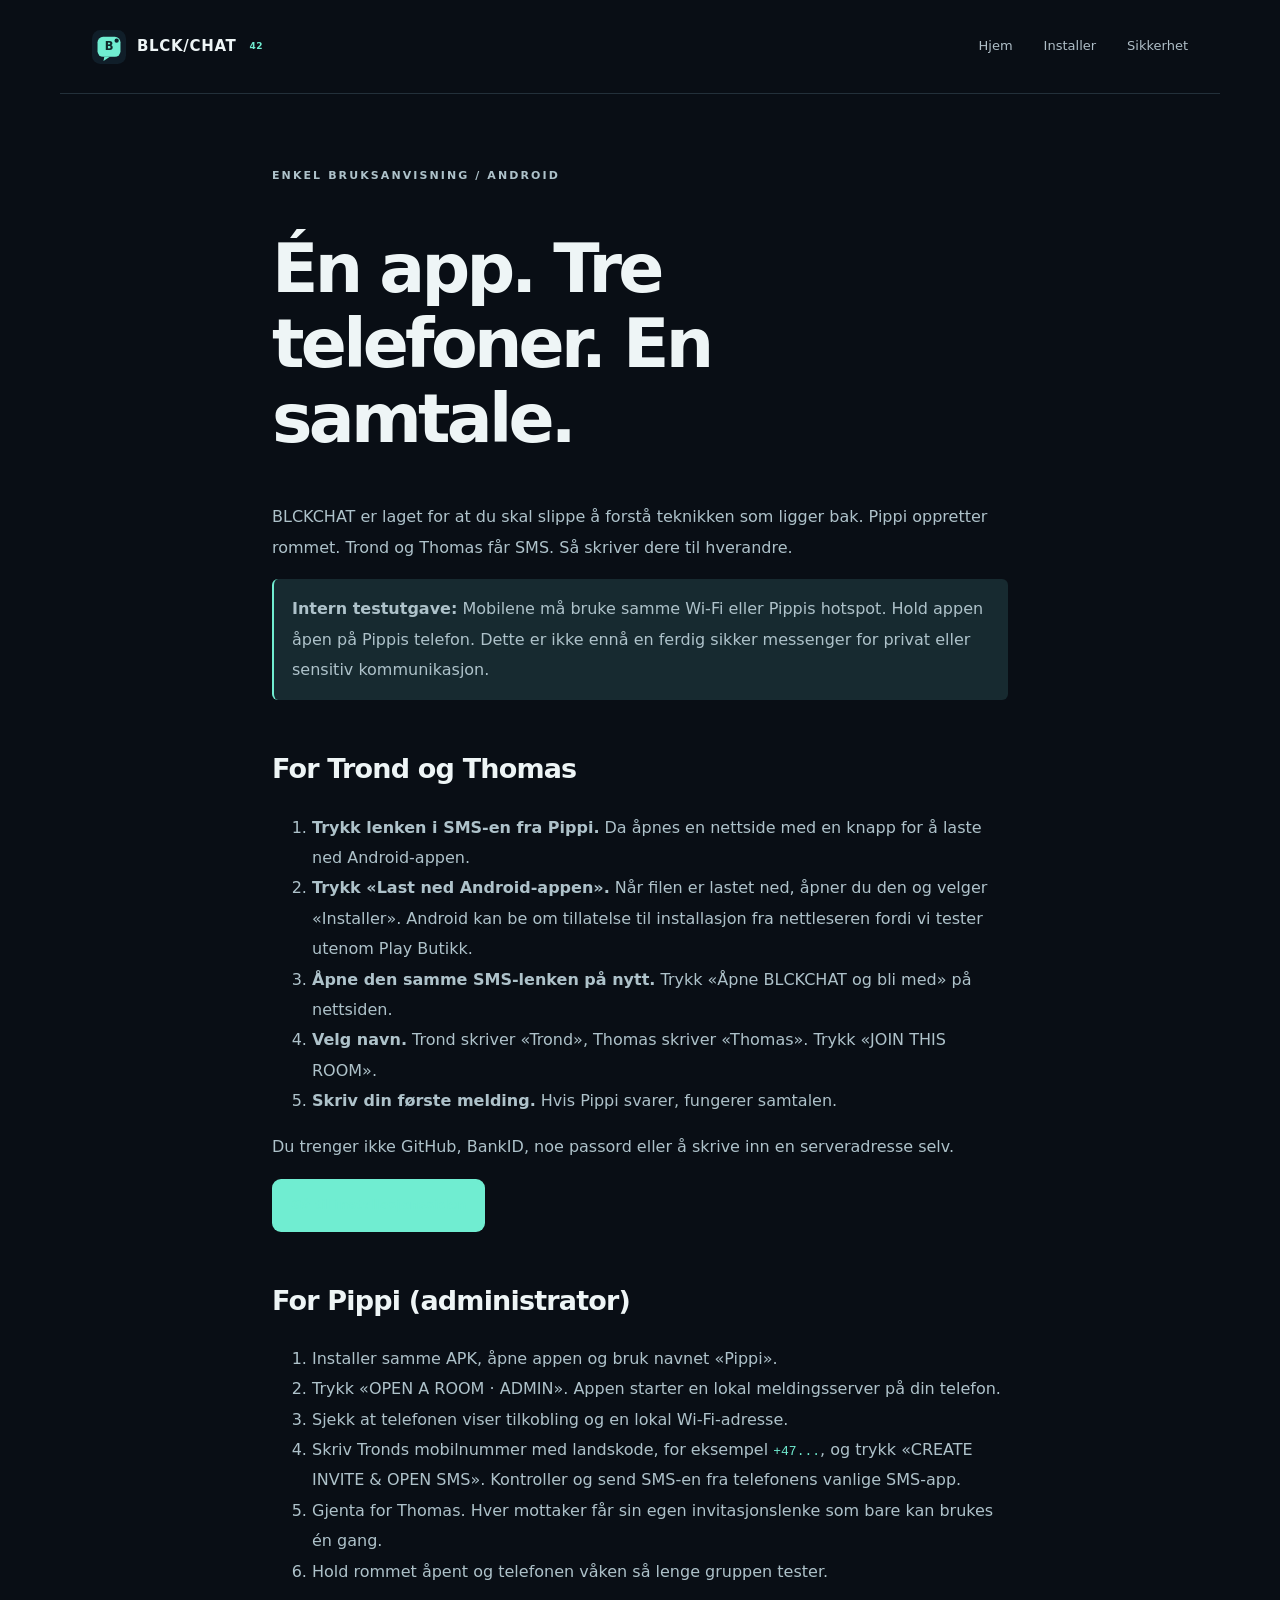
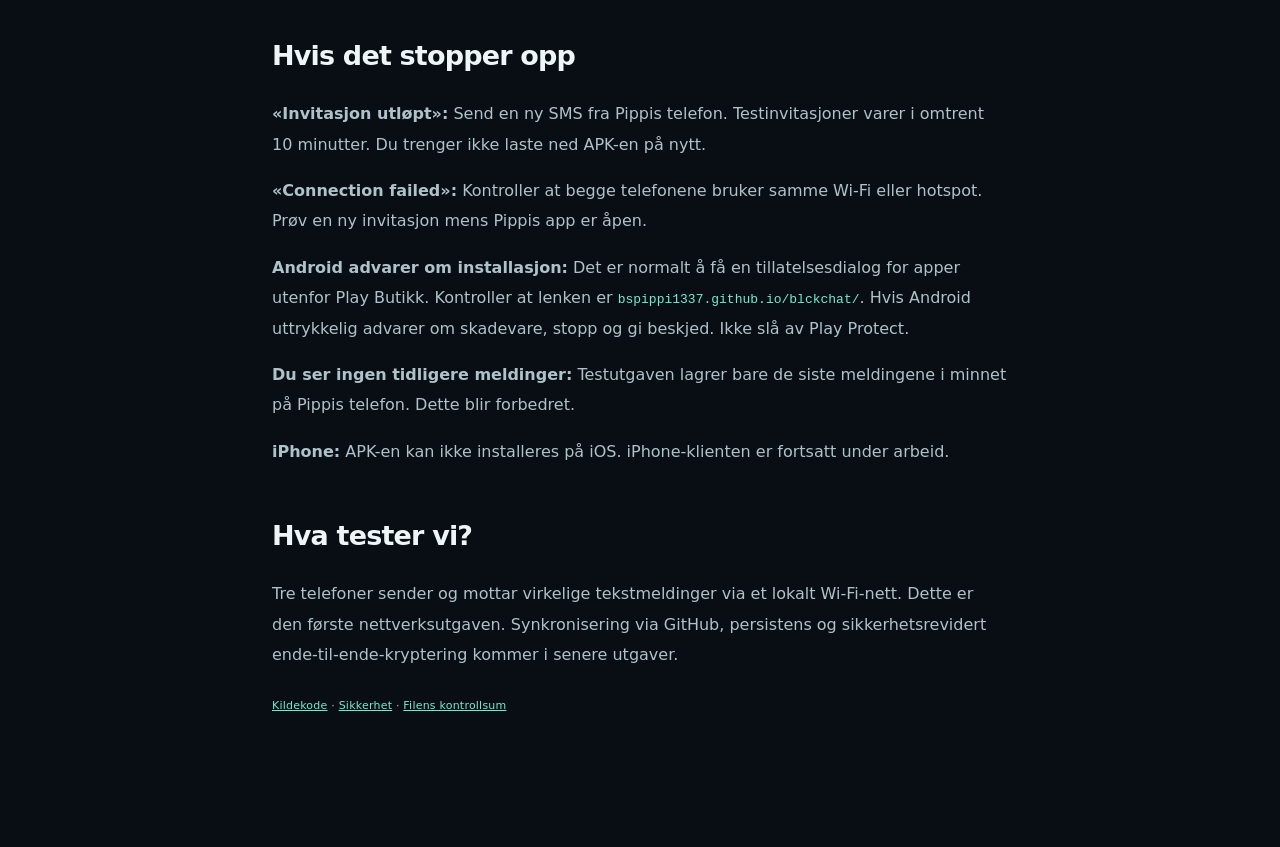
==== site/guide.html @ f0e5d293 "docs: rewrite novice guide for Pippi, Trond and Thomas with clear two-step Android onboarding" ====
<!doctype html>
<html lang="no"><head><meta charset="utf-8"><meta name="viewport" content="width=device-width,initial-scale=1">
<meta name="theme-color" content="#090e15">
<link rel="icon" href="icon.svg" type="image/svg+xml"><link rel="stylesheet" href="style.css">
<title>Enkel bruksanvisning · BLCKCHAT 42</title></head>
<body><header class="nav shell"><a class="identity" href="./"><img src="icon.svg" width="34" height="34" alt="">BLCK/CHAT <sup>42</sup></a>
<nav aria-label="Meny"><a href="./">Hjem</a><a href="join.html">Installer</a><a href="security.html">Sikkerhet</a></nav></header>
<main class="doc shell">
<p class="kicker">ENKEL BRUKSANVISNING / ANDROID</p>
<h1>Én app. Tre telefoner. En samtale.</h1>
<p>BLCKCHAT er laget for at du skal slippe å forstå teknikken som ligger bak. Pippi oppretter rommet. Trond og Thomas får SMS. Så skriver dere til hverandre.</p>
<p class="notice"><strong>Intern testutgave:</strong> Mobilene må bruke samme Wi-Fi eller Pippis hotspot. Hold appen åpen på Pippis telefon. Dette er ikke ennå en ferdig sikker messenger for privat eller sensitiv kommunikasjon.</p>
<h2>For Trond og Thomas</h2>
<ol>
<li><strong>Trykk lenken i SMS-en fra Pippi.</strong> Da åpnes en nettside med en knapp for å laste ned Android-appen.</li>
<li><strong>Trykk «Last ned Android-appen».</strong> Når filen er lastet ned, åpner du den og velger «Installer». Android kan be om tillatelse til installasjon fra nettleseren fordi vi tester utenom Play Butikk.</li>
<li><strong>Åpne den samme SMS-lenken på nytt.</strong> Trykk «Åpne BLCKCHAT og bli med» på nettsiden.</li>
<li><strong>Velg navn.</strong> Trond skriver «Trond», Thomas skriver «Thomas». Trykk «JOIN THIS ROOM».</li>
<li><strong>Skriv din første melding.</strong> Hvis Pippi svarer, fungerer samtalen.</li>
</ol>
<p>Du trenger ikke GitHub, BankID, noe passord eller å skrive inn en serveradresse selv.</p>
<p><a class="button primary" href="join.html">Gå til installasjonssiden</a></p>
<h2>For Pippi (administrator)</h2>
<ol>
<li>Installer samme APK, åpne appen og bruk navnet «Pippi».</li>
<li>Trykk «OPEN A ROOM · ADMIN». Appen starter en lokal meldingsserver på din telefon.</li>
<li>Sjekk at telefonen viser tilkobling og en lokal Wi-Fi-adresse.</li>
<li>Skriv Tronds mobilnummer med landskode, for eksempel <code>+47...</code>, og trykk «CREATE INVITE &amp; OPEN SMS». Kontroller og send SMS-en fra telefonens vanlige SMS-app.</li>
<li>Gjenta for Thomas. Hver mottaker får sin egen invitasjonslenke som bare kan brukes én gang.</li>
<li>Hold rommet åpent og telefonen våken så lenge gruppen tester.</li>
</ol>
<h2>Hvis det stopper opp</h2>
<p><strong>«Invitasjon utløpt»:</strong> Send en ny SMS fra Pippis telefon. Testinvitasjoner varer i omtrent 10 minutter. Du trenger ikke laste ned APK-en på nytt.</p>
<p><strong>«Connection failed»:</strong> Kontroller at begge telefonene bruker samme Wi-Fi eller hotspot. Prøv en ny invitasjon mens Pippis app er åpen.</p>
<p><strong>Android advarer om installasjon:</strong> Det er normalt å få en tillatelsesdialog for apper utenfor Play Butikk. Kontroller at lenken er <code>bspippi1337.github.io/blckchat/</code>. Hvis Android uttrykkelig advarer om skadevare, stopp og gi beskjed. Ikke slå av Play Protect.</p>
<p><strong>Du ser ingen tidligere meldinger:</strong> Testutgaven lagrer bare de siste meldingene i minnet på Pippis telefon. Dette blir forbedret.</p>
<p><strong>iPhone:</strong> APK-en kan ikke installeres på iOS. iPhone-klienten er fortsatt under arbeid.</p>
<h2>Hva tester vi?</h2>
<p>Tre telefoner sender og mottar virkelige tekstmeldinger via et lokalt Wi-Fi-nett. Dette er den første nettverksutgaven. Synkronisering via GitHub, persistens og sikkerhetsrevidert ende-til-ende-kryptering kommer i senere utgaver.</p>
<p class="fine"><a href="https://github.com/bspippi1337/blckchat">Kildekode</a> · <a href="security.html">Sikkerhet</a> · <a href="downloads/SHA256SUMS.txt">Filens kontrollsum</a></p>
</main></body></html>
---- site/style.css ----
:root{color-scheme:dark;--bg:#090e15;--panel:#121b25;--high:#192632;--stroke:#283747;--text:#eef5f6;--muted:#92a5ad;--accent:#70edd1;--accentdark:#083229;--wide:1160px;font-family:Inter,ui-sans-serif,system-ui,-apple-system,"Segoe UI",sans-serif}*{box-sizing:border-box}html{scroll-behavior:smooth}body{margin:0;background:var(--bg);color:var(--text);line-height:1.55}a{color:inherit;text-decoration:none}a:focus-visible{outline:3px solid var(--accent);outline-offset:4px;border-radius:5px}.shell{max-width:var(--wide);margin:auto;padding-left:32px;padding-right:32px}.skip{position:absolute;transform:translateY(-200%);padding:10px;background:var(--accent);color:#001}.skip:focus{transform:none;z-index:10}.grain{position:fixed;inset:0;pointer-events:none;opacity:.08;background-image:radial-gradient(#a1d4ca 0.5px,transparent .5px);background-size:8px 8px;mask-image:linear-gradient(90deg,transparent,#000)}.nav{height:94px;display:flex;align-items:center;justify-content:space-between;border-bottom:1px solid #23303a}.identity{font-size:15px;font-weight:850;letter-spacing:.045em;display:flex;align-items:center;gap:11px}.identity img{flex-shrink:0}.identity .muted{color:var(--accent)}.identity sup{font-size:9px;color:var(--accent);margin-left:2px}.nav nav{display:flex;gap:31px;align-items:center;font-size:13px;color:#afbec7}.nav nav a:hover,.text-link:hover{color:var(--accent)}.hero{min-height:640px;display:flex;flex-direction:column;justify-content:center;padding-top:35px;padding-bottom:82px}.eyebrow{font-size:10px;letter-spacing:.18em;color:var(--accent);font-weight:750;margin-bottom:38px}.pulse{display:inline-block;width:7px;height:7px;border-radius:50%;background:var(--accent);box-shadow:0 0 13px #70edd180;margin-right:9px}.hero-grid{display:grid;grid-template-columns:1.05fr .95fr;gap:64px;align-items:center}.kicker{color:var(--accent);letter-spacing:.19em;font-weight:750;font-size:11px;margin:0 0 17px}.hero h1{font-size:clamp(50px,6.5vw,96px);line-height:1.02;letter-spacing:-.065em;margin:0 0 30px;font-weight:770}.hero h1 em{font-style:normal;color:var(--accent)}.lede{font-size:17px;line-height:1.8;color:#b0c1c9;max-width:500px;margin-bottom:30px}.cta{display:flex;gap:12px;flex-wrap:wrap}.button{min-height:49px;padding:14px 19px;border-radius:9px;font-size:13px;font-weight:720;display:inline-flex;align-items:center;gap:15px}.primary{background:var(--accent);color:#08241d}.primary:hover{background:#b1fff0}.secondary{border:1px solid #425766;color:#d7e7e9}.secondary:hover{border-color:var(--accent)}.fine{font-size:11px;color:#718d98;margin-top:25px;letter-spacing:.02em}.device-frame{border:1px solid #3b5660;border-radius:22px;padding:17px;background:linear-gradient(135deg,#172330,#0a111a);box-shadow:0 32px 120px #0008,0 0 90px #3d7f7217;max-width:480px;width:100%;justify-self:end;transform:rotate(1.3deg)}.device-head{display:flex;justify-content:space-between;color:#9cb5bd;font-size:9px;align-items:center;padding:0 8px 12px;letter-spacing:.09em}.device-logo{color:var(--text);font-size:12px;font-weight:900}.device-logo span{color:var(--accent)}.room-state{color:var(--accent)}.room-state i{display:inline-block;width:5px;height:5px;border-radius:50%;background:var(--accent);margin-right:6px}.dots{letter-spacing:3px}.room-head{height:72px;background:#141f2a;border:1px solid #263847;border-radius:12px;display:flex;align-items:center;padding:13px;gap:11px}.room-head b,.room-head small{display:block}.room-head b{font-size:13px}.room-head small{font-size:10px;color:#86a0a7}.avatar{width:36px;height:36px;border-radius:12px;display:grid;place-items:center;font-weight:800;color:#78e1ca;background:#24453e}.members{margin-left:auto;color:#91b8ba;font-size:11px}.chat-messages{padding:24px 13px;min-height:340px;display:flex;flex-direction:column;gap:17px}.day{text-align:center;color:#6b8792;font-size:9px;letter-spacing:.15em;margin-bottom:6px}.bubble{max-width:83%;font-size:12px;line-height:1.6;padding:12px 14px;border-radius:13px;box-shadow:0 7px 14px #0002}.bubble small{display:block;color:var(--accent);font-weight:700;font-size:10px;margin-bottom:3px}.bubble.incoming{align-self:flex-start;background:#243340;border-top-left-radius:4px}.bubble.outgoing{align-self:flex-end;background:#22584f;border-top-right-radius:4px}.bubble.outgoing small{color:#bee8d7}.compose{height:53px;border:1px solid #31434e;background:#192833;color:#78909a;border-radius:12px;display:flex;justify-content:space-between;align-items:center;padding:8px 9px 8px 18px;font-size:12px}.send{height:34px;width:35px;display:grid;place-items:center;color:#073027;font-size:22px;font-weight:bold;background:var(--accent);border-radius:9px}.section{padding-top:85px;padding-bottom:85px;border-top:1px solid #23303a}.section-head{display:flex;align-items:end;justify-content:space-between;gap:30px;margin-bottom:32px}.section h2{font-size:clamp(33px,4vw,53px);line-height:1.12;letter-spacing:-.045em;margin:0}.section-note{font-size:12px;color:#8ea4ae;max-width:350px;margin:0}.status{padding:15px 19px;background:#132129;border-left:2px solid var(--accent);border-radius:5px;color:#bacbd0;font-size:13px;margin-bottom:20px}.downloads-grid{display:grid;grid-template-columns:repeat(auto-fit,minmax(210px,1fr));gap:14px;margin:20px 0}.download{padding:22px;border:1px solid #344755;background:#17232d;border-radius:12px;transition:transform .15s,border-color .15s}.download:hover{border-color:var(--accent);transform:translateY(-2px)}.download .platform{color:var(--accent);font-size:10px;font-weight:750;letter-spacing:.12em}.download strong{display:block;margin:15px 0 6px;font-size:17px;word-break:break-word}.download small{color:#91a5ad}.panel{padding:23px 25px;border:1px solid #2c3e49;border-radius:12px;background:#121b25}.panel p{color:#9cafb7;margin-top:0;font-size:13px;line-height:1.9}.panel strong{color:var(--text)}.text-link{color:var(--accent);font-size:12px;font-weight:700;margin-right:18px}.steps{display:grid;grid-template-columns:repeat(3,1fr);gap:16px}.steps article{border:1px solid #2b3e49;border-radius:13px;background:#131e28;padding:25px;min-height:205px}.steps .num{font-size:11px;color:var(--accent);letter-spacing:.12em}.steps h3{font-size:24px;letter-spacing:-.03em;margin:20px 0 8px}.steps p{font-size:13px;color:#99aeb8;margin:0}.manual-links{margin-top:28px;display:grid;grid-template-columns:repeat(2,1fr);gap:14px}.guide-link{border-bottom:1px solid #334651;padding:20px 4px;display:flex;justify-content:space-between;align-items:center}.guide-link:hover{color:var(--accent)}.guide-link b,.guide-link small{display:block}.guide-link b{font-size:15px}.guide-link small{font-size:11px;margin-top:5px;color:#90a6ad}.architecture{display:grid;grid-template-columns:1fr 1fr;gap:45px;align-items:center}.arch-row{display:flex;flex-direction:column;gap:9px}.arch-row>div{border:1px solid #35505a;padding:15px 19px;border-radius:9px;color:#b5fff0;font-weight:770;font-size:13px;letter-spacing:.04em;background:#15242c}.arch-row span{font-weight:400;display:block;font-size:11px;color:#97b1b9;margin-top:4px;letter-spacing:normal}.arch-copy h3{font-size:26px;letter-spacing:-.03em}.arch-copy p{color:#a5b9c1;font-size:14px;line-height:1.9}.footer{border-top:1px solid #273744;padding-top:28px;padding-bottom:42px;display:flex;align-items:center;justify-content:space-between;font-size:12px;color:#8ba5ab;gap:16px}.footer .identity{color:var(--text);font-size:13px}.doc{max-width:800px;padding-top:72px;padding-bottom:120px}.doc h1{font-size:clamp(40px,6vw,68px);letter-spacing:-.055em;line-height:1.1}.doc h2{font-size:27px;margin-top:48px;letter-spacing:-.03em}.doc p,.doc li{color:#aec2ca;line-height:1.9}.doc a{color:var(--accent);text-decoration:underline}.doc .notice{padding:15px 18px;background:#172a30;border-left:2px solid var(--accent);border-radius:6px}.doc code{color:var(--accent)}@media(max-width:830px){.nav{height:78px}.nav nav{gap:14px;font-size:11px}.hero-grid{grid-template-columns:1fr;gap:44px}.hero{padding-top:60px}.device-frame{justify-self:center;transform:none}.architecture{grid-template-columns:1fr}.steps{grid-template-columns:1fr}.steps article{min-height:auto}.manual-links{grid-template-columns:1fr}}@media(max-width:520px){.shell{padding-left:19px;padding-right:19px}.nav{height:auto;min-height:72px;flex-wrap:wrap;padding-top:14px;padding-bottom:14px;gap:13px}.nav nav{width:100%;justify-content:space-between;gap:7px}.hero h1{font-size:54px}.section-head{display:block}.section-note{margin-top:15px}.section{padding-top:58px;padding-bottom:58px}.footer{flex-wrap:wrap}.device-frame{padding:10px}.chat-messages{min-height:315px}.hero{padding-bottom:62px}}@media(prefers-reduced-motion:reduce){html{scroll-behavior:auto}*,*:before,*:after{transition:none!important;animation:none!important}}

/* The A is a courier: BLCK receives it briefly and becomes BLACK;
   CHAT gets it back. Decorative motion never blocks navigation. */
.brand-motion{position:relative;display:inline-flex;align-items:baseline;
  font:750 clamp(28px,4vw,56px)/1.1 ui-monospace,"SFMono-Regular",Consolas,monospace;
  letter-spacing:0;white-space:nowrap;margin:0 0 10px;
  color:var(--text);isolation:isolate}
.bm-blck,.bm-chat{display:inline-flex;align-items:baseline}
.bm-gap{display:inline-block;width:0ch;animation:bm-space 5.6s ease-in-out infinite}
.bm-divider{color:var(--accent)}
.bm-a{color:var(--accent);animation:bm-a-source 5.6s ease-in-out infinite}
.bm-flying-a{position:absolute;top:0;left:2ch;color:var(--accent);
  pointer-events:none;opacity:0;
  animation:bm-a-courier 5.6s cubic-bezier(.46,.01,.32,1) infinite}
.brand-story{font-size:12px;line-height:1.7;color:var(--muted);
  max-width:440px;margin:0 0 28px}
.brand-story strong{color:var(--text);font-weight:650}
@keyframes bm-space{
  0%,15%,73%,100%{width:0ch}
  33%,56%{width:1ch}
}
@keyframes bm-a-source{
  0%,15%,74%,100%{opacity:1}
  18%,70%{opacity:0}
}
@keyframes bm-a-courier{
  0%,15%{transform:translateX(5ch);opacity:0}
  18%{transform:translateX(5ch);opacity:1}
  35%,54%{transform:translateX(0ch);opacity:1}
  72%{transform:translateX(5ch);opacity:1}
  75%,100%{transform:translateX(5ch);opacity:0}
}
@media(prefers-reduced-motion:reduce){
  .bm-gap{animation:none!important;width:0!important}
  .bm-a{animation:none!important;opacity:1!important}
  .bm-flying-a{animation:none!important;display:none!important}
}

/* Calm, novice-first two-step onboarding. */
.portal-steps{grid-template-columns:repeat(2,minmax(0,1fr));align-items:stretch;margin:34px 0 32px}
.portal-steps .portal-step{padding:29px;min-height:375px}
.portal-step h2{font-size:29px;margin:19px 0 15px}
.portal-step p{font-size:14px;color:#bbcad0;line-height:1.75}
.portal-step .download-cta{display:flex;justify-content:center;margin:26px 0 18px;font-size:15px;text-align:center}
.portal-step .helper{font-size:12px;color:#91aab3;line-height:1.8}
.portal-help{margin:24px 0 37px}
.portal-help h2{margin-bottom:25px}
.portal-help details{border-bottom:1px solid #31434d;padding:17px 1px}
.portal-help summary{color:#e9f2f3;cursor:pointer;font-weight:650;list-style-position:outside}
.portal-help details p{font-size:13px;color:#a3b9c1;line-height:1.8;margin:12px 0 0}
.portal-help summary:focus-visible{outline:2px solid var(--accent);outline-offset:4px}
.portal-step #lan-ready .status{margin-top:21px;line-height:1.6}
@media(max-width:750px){.portal-steps{grid-template-columns:1fr}.portal-steps .portal-step{min-height:auto}}
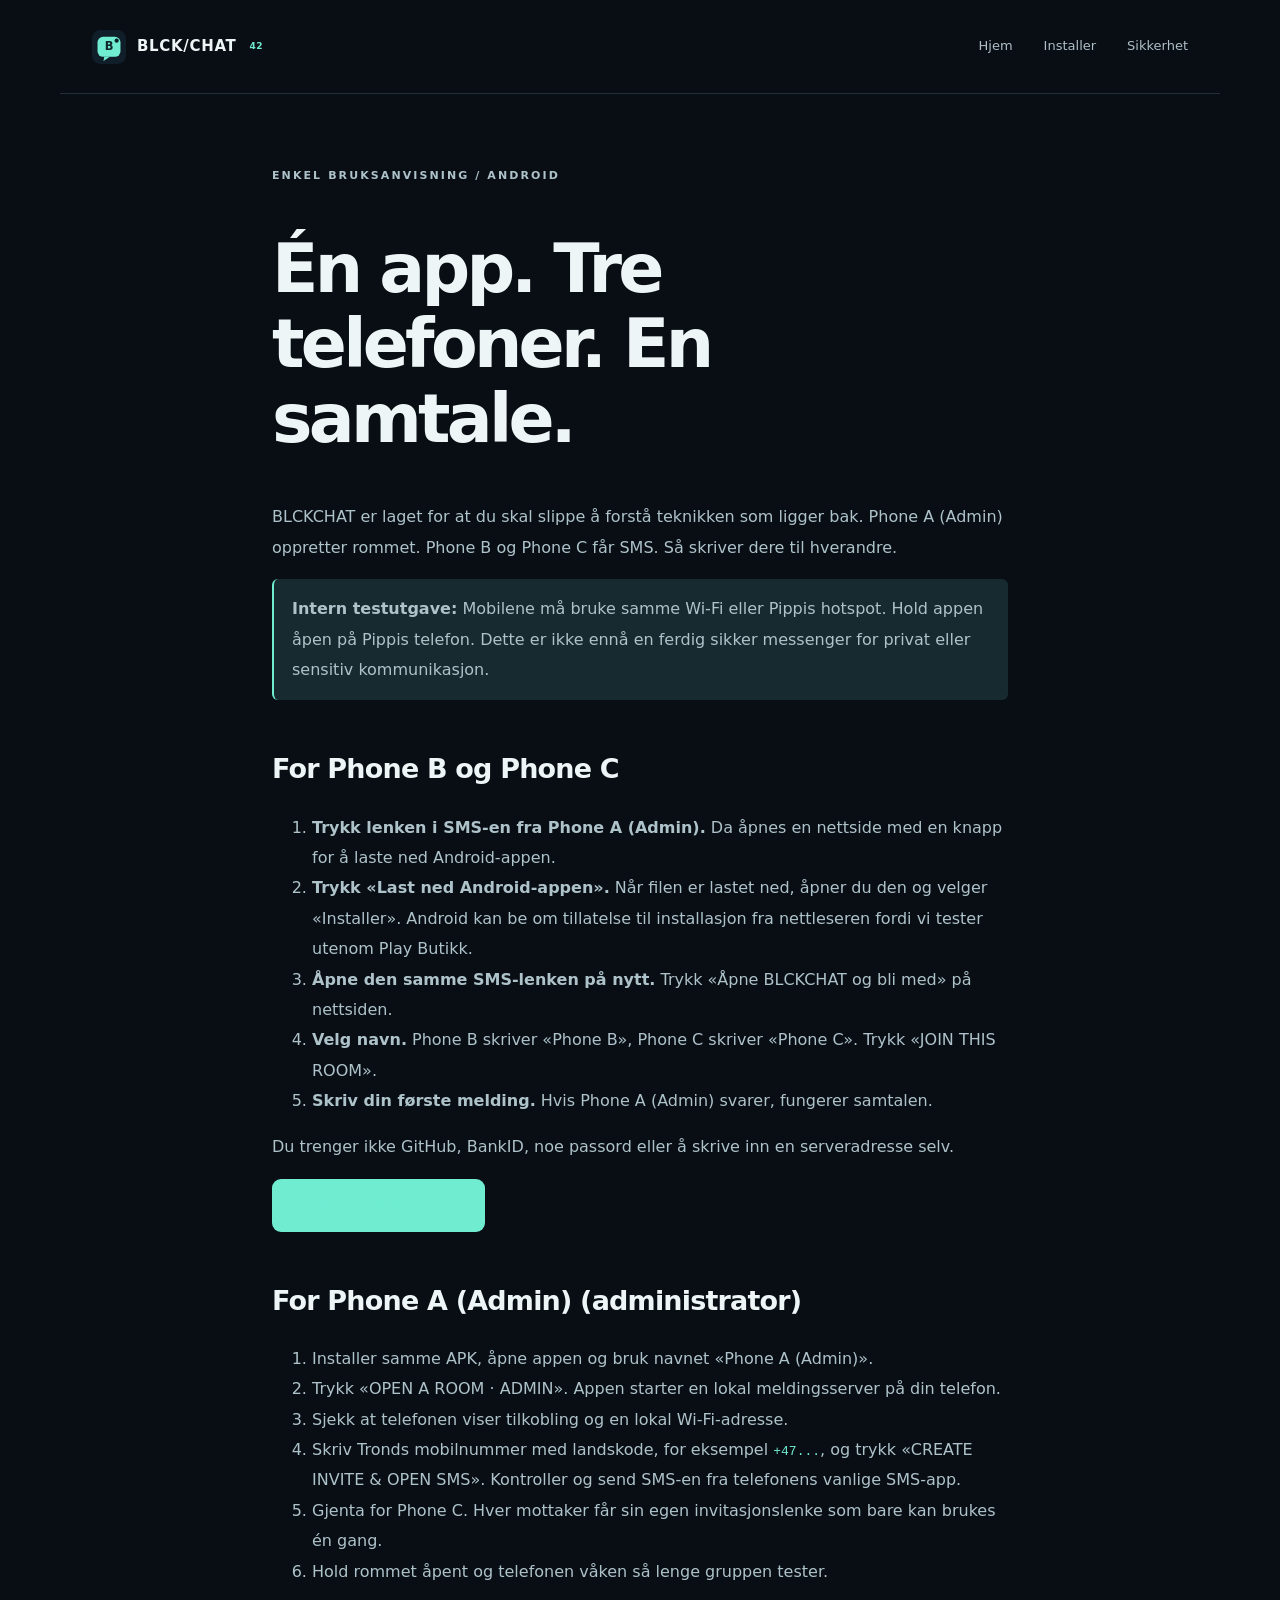
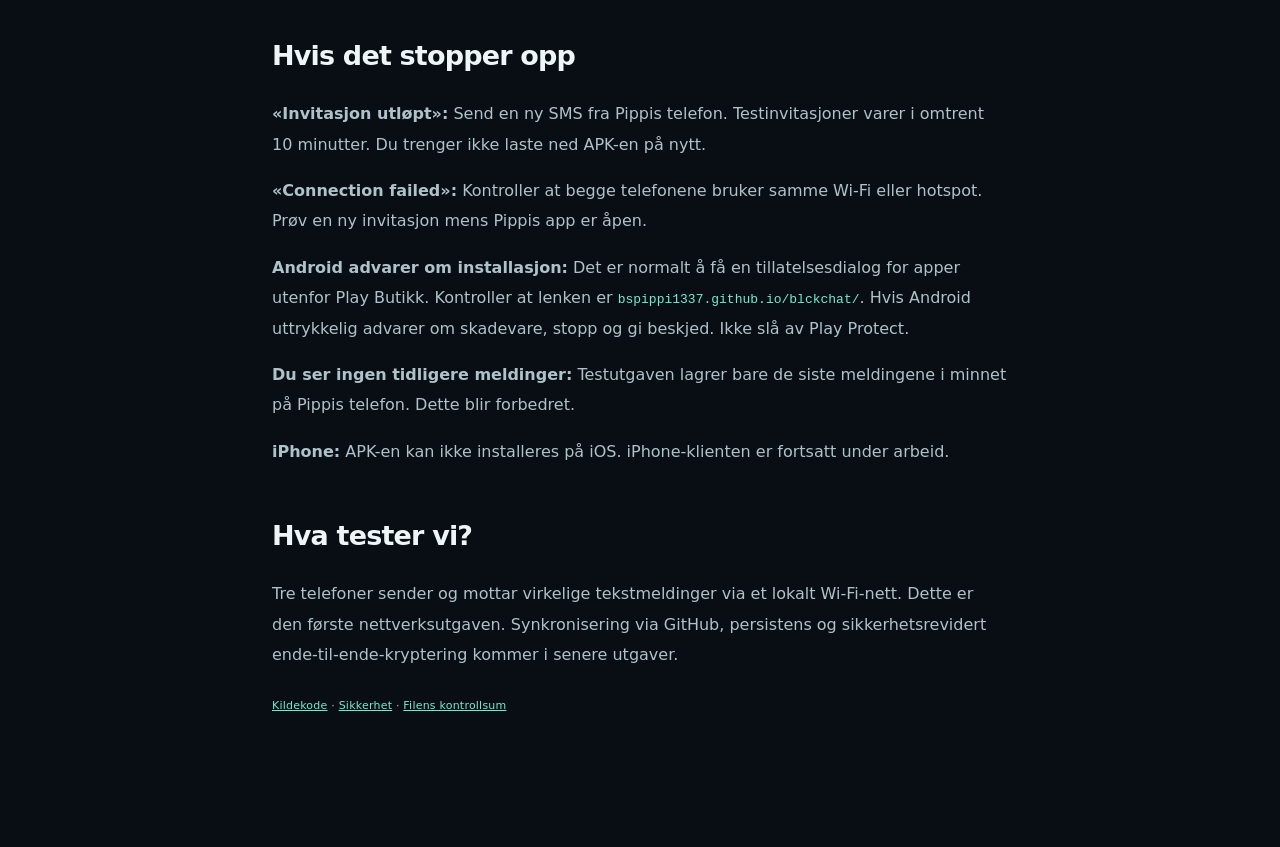
==== commit 8ee0c05e: "privacy: replace personal names with anonymous phone-role labels" ====
--- a/site/guide.html
+++ b/site/guide.html
@@ -8,25 +8,25 @@
 <main class="doc shell">
 <p class="kicker">ENKEL BRUKSANVISNING / ANDROID</p>
 <h1>Én app. Tre telefoner. En samtale.</h1>
-<p>BLCKCHAT er laget for at du skal slippe å forstå teknikken som ligger bak. Pippi oppretter rommet. Trond og Thomas får SMS. Så skriver dere til hverandre.</p>
+<p>BLCKCHAT er laget for at du skal slippe å forstå teknikken som ligger bak. Phone A (Admin) oppretter rommet. Phone B og Phone C får SMS. Så skriver dere til hverandre.</p>
 <p class="notice"><strong>Intern testutgave:</strong> Mobilene må bruke samme Wi-Fi eller Pippis hotspot. Hold appen åpen på Pippis telefon. Dette er ikke ennå en ferdig sikker messenger for privat eller sensitiv kommunikasjon.</p>
-<h2>For Trond og Thomas</h2>
+<h2>For Phone B og Phone C</h2>
 <ol>
-<li><strong>Trykk lenken i SMS-en fra Pippi.</strong> Da åpnes en nettside med en knapp for å laste ned Android-appen.</li>
+<li><strong>Trykk lenken i SMS-en fra Phone A (Admin).</strong> Da åpnes en nettside med en knapp for å laste ned Android-appen.</li>
 <li><strong>Trykk «Last ned Android-appen».</strong> Når filen er lastet ned, åpner du den og velger «Installer». Android kan be om tillatelse til installasjon fra nettleseren fordi vi tester utenom Play Butikk.</li>
 <li><strong>Åpne den samme SMS-lenken på nytt.</strong> Trykk «Åpne BLCKCHAT og bli med» på nettsiden.</li>
-<li><strong>Velg navn.</strong> Trond skriver «Trond», Thomas skriver «Thomas». Trykk «JOIN THIS ROOM».</li>
-<li><strong>Skriv din første melding.</strong> Hvis Pippi svarer, fungerer samtalen.</li>
+<li><strong>Velg navn.</strong> Phone B skriver «Phone B», Phone C skriver «Phone C». Trykk «JOIN THIS ROOM».</li>
+<li><strong>Skriv din første melding.</strong> Hvis Phone A (Admin) svarer, fungerer samtalen.</li>
 </ol>
 <p>Du trenger ikke GitHub, BankID, noe passord eller å skrive inn en serveradresse selv.</p>
 <p><a class="button primary" href="join.html">Gå til installasjonssiden</a></p>
-<h2>For Pippi (administrator)</h2>
+<h2>For Phone A (Admin) (administrator)</h2>
 <ol>
-<li>Installer samme APK, åpne appen og bruk navnet «Pippi».</li>
+<li>Installer samme APK, åpne appen og bruk navnet «Phone A (Admin)».</li>
 <li>Trykk «OPEN A ROOM · ADMIN». Appen starter en lokal meldingsserver på din telefon.</li>
 <li>Sjekk at telefonen viser tilkobling og en lokal Wi-Fi-adresse.</li>
 <li>Skriv Tronds mobilnummer med landskode, for eksempel <code>+47...</code>, og trykk «CREATE INVITE &amp; OPEN SMS». Kontroller og send SMS-en fra telefonens vanlige SMS-app.</li>
-<li>Gjenta for Thomas. Hver mottaker får sin egen invitasjonslenke som bare kan brukes én gang.</li>
+<li>Gjenta for Phone C. Hver mottaker får sin egen invitasjonslenke som bare kan brukes én gang.</li>
 <li>Hold rommet åpent og telefonen våken så lenge gruppen tester.</li>
 </ol>
 <h2>Hvis det stopper opp</h2>
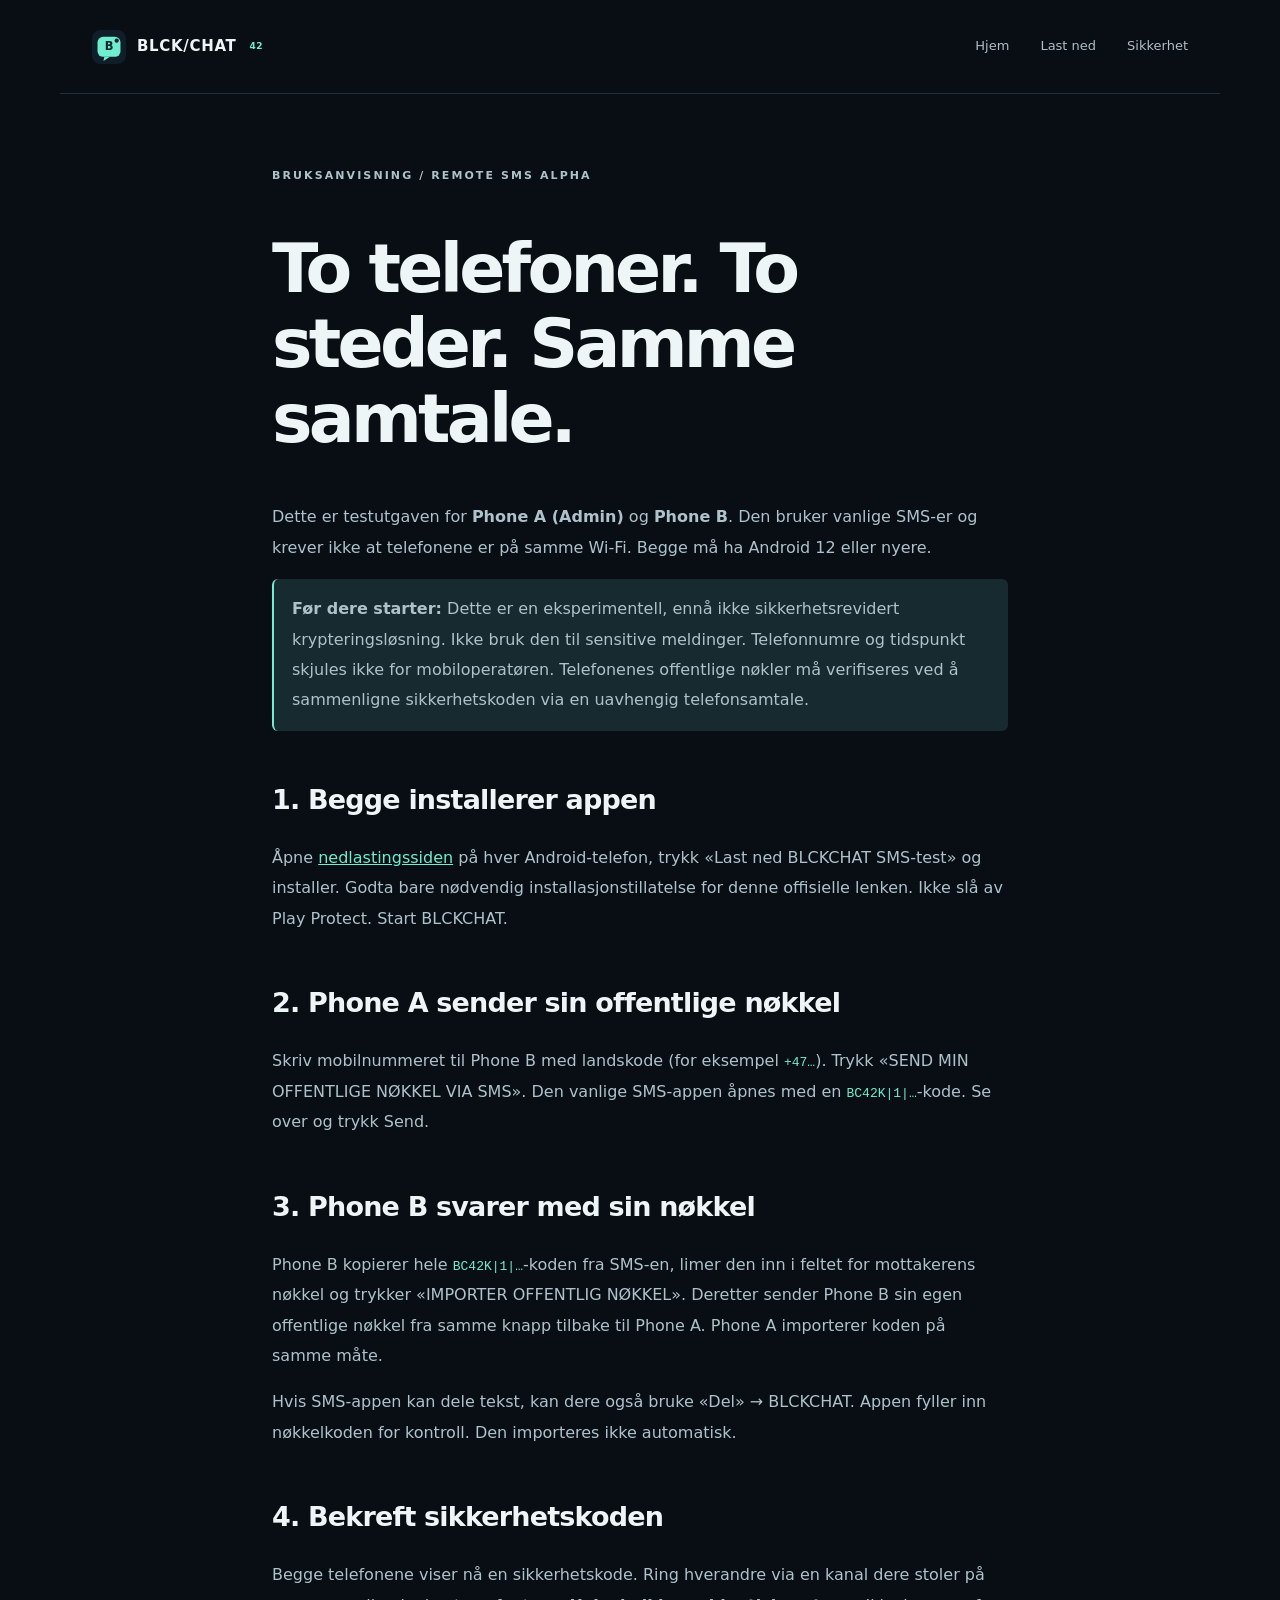
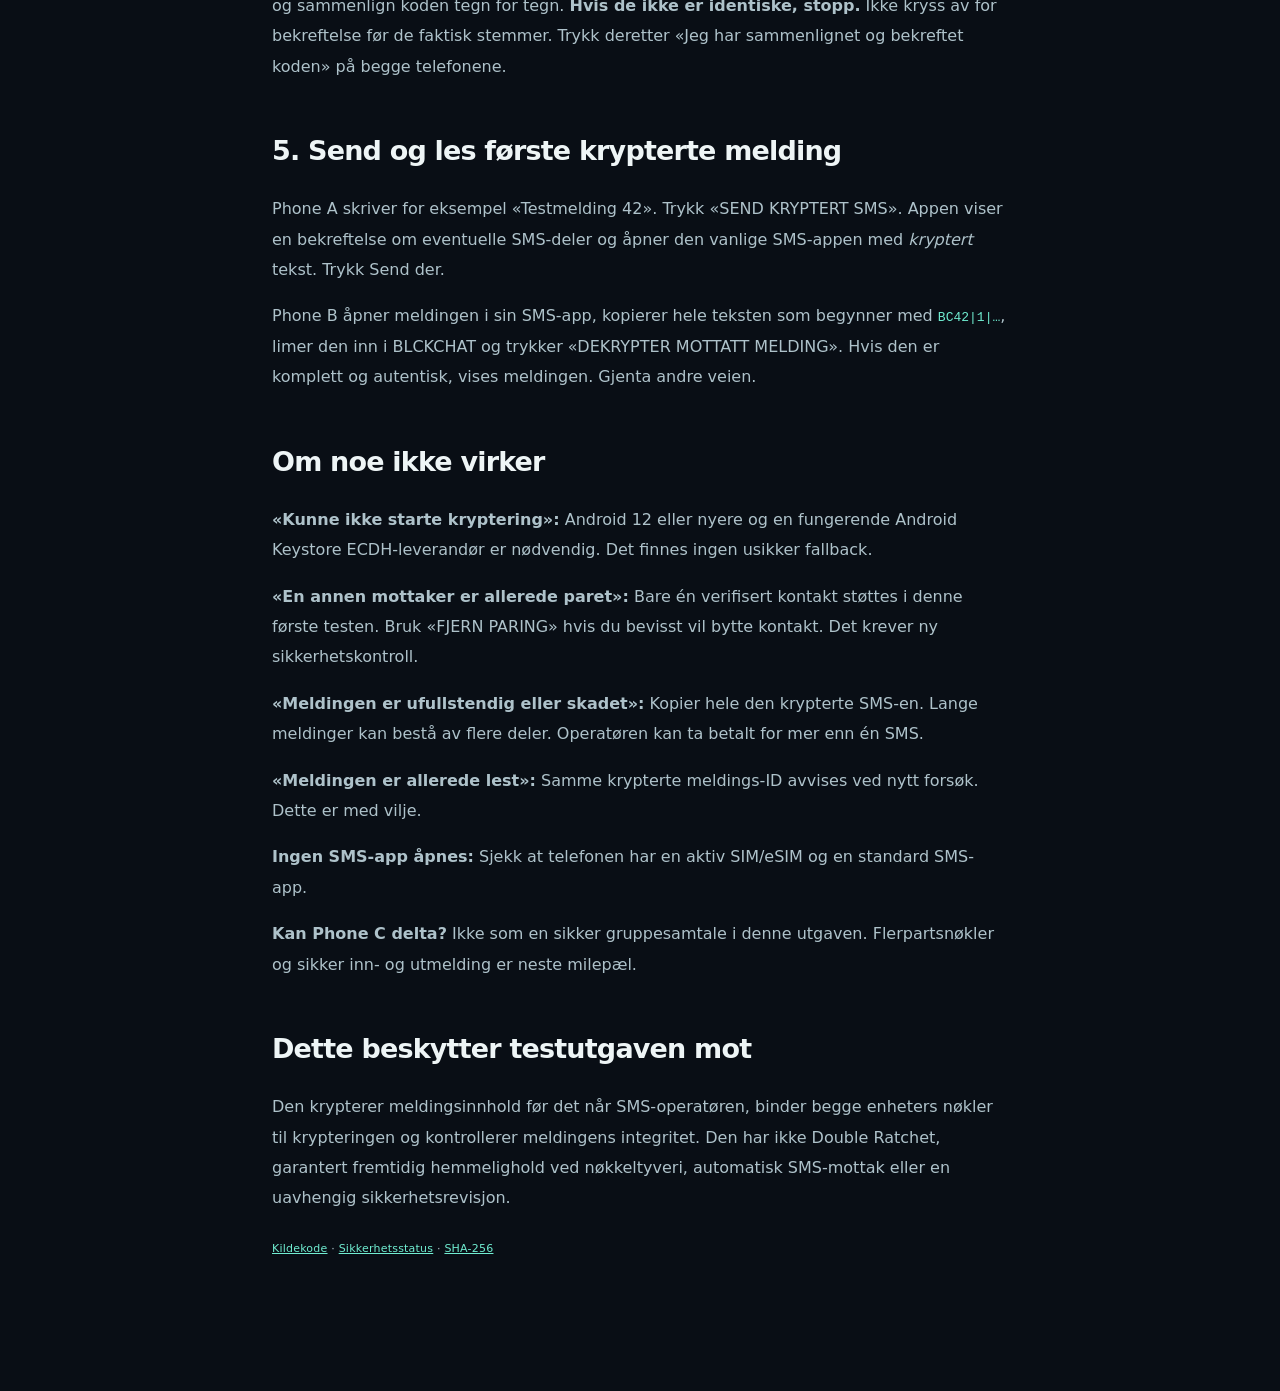
==== commit 413bcaff: "docs(web): simple anonymous-phone SMS-first E2EE trial guide without Wi-Fi requirements" ====
--- a/site/guide.html
+++ b/site/guide.html
@@ -1,41 +1,36 @@
-<!doctype html>
-<html lang="no"><head><meta charset="utf-8"><meta name="viewport" content="width=device-width,initial-scale=1">
+<!doctype html><html lang="no"><head>
+<meta charset="utf-8"><meta name="viewport" content="width=device-width,initial-scale=1">
 <meta name="theme-color" content="#090e15">
 <link rel="icon" href="icon.svg" type="image/svg+xml"><link rel="stylesheet" href="style.css">
-<title>Enkel bruksanvisning · BLCKCHAT 42</title></head>
-<body><header class="nav shell"><a class="identity" href="./"><img src="icon.svg" width="34" height="34" alt="">BLCK/CHAT <sup>42</sup></a>
-<nav aria-label="Meny"><a href="./">Hjem</a><a href="join.html">Installer</a><a href="security.html">Sikkerhet</a></nav></header>
+<title>BLCKCHAT SMS-test · Enkel bruksanvisning</title></head>
+<body><header class="nav shell">
+<a class="identity" href="./"><img src="icon.svg" width="34" height="34" alt="">BLCK/CHAT <sup>42</sup></a>
+<nav aria-label="Meny"><a href="./">Hjem</a><a href="join.html">Last ned</a><a href="security.html">Sikkerhet</a></nav></header>
 <main class="doc shell">
-<p class="kicker">ENKEL BRUKSANVISNING / ANDROID</p>
-<h1>Én app. Tre telefoner. En samtale.</h1>
-<p>BLCKCHAT er laget for at du skal slippe å forstå teknikken som ligger bak. Phone A (Admin) oppretter rommet. Phone B og Phone C får SMS. Så skriver dere til hverandre.</p>
-<p class="notice"><strong>Intern testutgave:</strong> Mobilene må bruke samme Wi-Fi eller Pippis hotspot. Hold appen åpen på Pippis telefon. Dette er ikke ennå en ferdig sikker messenger for privat eller sensitiv kommunikasjon.</p>
-<h2>For Phone B og Phone C</h2>
-<ol>
-<li><strong>Trykk lenken i SMS-en fra Phone A (Admin).</strong> Da åpnes en nettside med en knapp for å laste ned Android-appen.</li>
-<li><strong>Trykk «Last ned Android-appen».</strong> Når filen er lastet ned, åpner du den og velger «Installer». Android kan be om tillatelse til installasjon fra nettleseren fordi vi tester utenom Play Butikk.</li>
-<li><strong>Åpne den samme SMS-lenken på nytt.</strong> Trykk «Åpne BLCKCHAT og bli med» på nettsiden.</li>
-<li><strong>Velg navn.</strong> Phone B skriver «Phone B», Phone C skriver «Phone C». Trykk «JOIN THIS ROOM».</li>
-<li><strong>Skriv din første melding.</strong> Hvis Phone A (Admin) svarer, fungerer samtalen.</li>
-</ol>
-<p>Du trenger ikke GitHub, BankID, noe passord eller å skrive inn en serveradresse selv.</p>
-<p><a class="button primary" href="join.html">Gå til installasjonssiden</a></p>
-<h2>For Phone A (Admin) (administrator)</h2>
-<ol>
-<li>Installer samme APK, åpne appen og bruk navnet «Phone A (Admin)».</li>
-<li>Trykk «OPEN A ROOM · ADMIN». Appen starter en lokal meldingsserver på din telefon.</li>
-<li>Sjekk at telefonen viser tilkobling og en lokal Wi-Fi-adresse.</li>
-<li>Skriv Tronds mobilnummer med landskode, for eksempel <code>+47...</code>, og trykk «CREATE INVITE &amp; OPEN SMS». Kontroller og send SMS-en fra telefonens vanlige SMS-app.</li>
-<li>Gjenta for Phone C. Hver mottaker får sin egen invitasjonslenke som bare kan brukes én gang.</li>
-<li>Hold rommet åpent og telefonen våken så lenge gruppen tester.</li>
-</ol>
-<h2>Hvis det stopper opp</h2>
-<p><strong>«Invitasjon utløpt»:</strong> Send en ny SMS fra Pippis telefon. Testinvitasjoner varer i omtrent 10 minutter. Du trenger ikke laste ned APK-en på nytt.</p>
-<p><strong>«Connection failed»:</strong> Kontroller at begge telefonene bruker samme Wi-Fi eller hotspot. Prøv en ny invitasjon mens Pippis app er åpen.</p>
-<p><strong>Android advarer om installasjon:</strong> Det er normalt å få en tillatelsesdialog for apper utenfor Play Butikk. Kontroller at lenken er <code>bspippi1337.github.io/blckchat/</code>. Hvis Android uttrykkelig advarer om skadevare, stopp og gi beskjed. Ikke slå av Play Protect.</p>
-<p><strong>Du ser ingen tidligere meldinger:</strong> Testutgaven lagrer bare de siste meldingene i minnet på Pippis telefon. Dette blir forbedret.</p>
-<p><strong>iPhone:</strong> APK-en kan ikke installeres på iOS. iPhone-klienten er fortsatt under arbeid.</p>
-<h2>Hva tester vi?</h2>
-<p>Tre telefoner sender og mottar virkelige tekstmeldinger via et lokalt Wi-Fi-nett. Dette er den første nettverksutgaven. Synkronisering via GitHub, persistens og sikkerhetsrevidert ende-til-ende-kryptering kommer i senere utgaver.</p>
-<p class="fine"><a href="https://github.com/bspippi1337/blckchat">Kildekode</a> · <a href="security.html">Sikkerhet</a> · <a href="downloads/SHA256SUMS.txt">Filens kontrollsum</a></p>
+<p class="kicker">BRUKSANVISNING / REMOTE SMS ALPHA</p>
+<h1>To telefoner. To steder. Samme samtale.</h1>
+<p>Dette er testutgaven for <strong>Phone A (Admin)</strong> og <strong>Phone B</strong>. Den bruker vanlige SMS-er og krever ikke at telefonene er på samme Wi-Fi. Begge må ha Android 12 eller nyere.</p>
+<p class="notice"><strong>Før dere starter:</strong> Dette er en eksperimentell, ennå ikke sikkerhetsrevidert krypteringsløsning. Ikke bruk den til sensitive meldinger. Telefonnumre og tidspunkt skjules ikke for mobiloperatøren. Telefonenes offentlige nøkler må verifiseres ved å sammenligne sikkerhetskoden via en uavhengig telefonsamtale.</p>
+<h2>1. Begge installerer appen</h2>
+<p>Åpne <a href="join.html">nedlastingssiden</a> på hver Android-telefon, trykk «Last ned BLCKCHAT SMS-test» og installer. Godta bare nødvendig installasjonstillatelse for denne offisielle lenken. Ikke slå av Play Protect. Start BLCKCHAT.</p>
+<h2>2. Phone A sender sin offentlige nøkkel</h2>
+<p>Skriv mobilnummeret til Phone B med landskode (for eksempel <code>+47…</code>). Trykk «SEND MIN OFFENTLIGE NØKKEL VIA SMS». Den vanlige SMS-appen åpnes med en <code>BC42K|1|…</code>-kode. Se over og trykk Send.</p>
+<h2>3. Phone B svarer med sin nøkkel</h2>
+<p>Phone B kopierer hele <code>BC42K|1|…</code>-koden fra SMS-en, limer den inn i feltet for mottakerens nøkkel og trykker «IMPORTER OFFENTLIG NØKKEL». Deretter sender Phone B sin egen offentlige nøkkel fra samme knapp tilbake til Phone A. Phone A importerer koden på samme måte.</p>
+<p>Hvis SMS-appen kan dele tekst, kan dere også bruke «Del» → BLCKCHAT. Appen fyller inn nøkkelkoden for kontroll. Den importeres ikke automatisk.</p>
+<h2>4. Bekreft sikkerhetskoden</h2>
+<p>Begge telefonene viser nå en sikkerhetskode. Ring hverandre via en kanal dere stoler på og sammenlign koden tegn for tegn. <strong>Hvis de ikke er identiske, stopp.</strong> Ikke kryss av for bekreftelse før de faktisk stemmer. Trykk deretter «Jeg har sammenlignet og bekreftet koden» på begge telefonene.</p>
+<h2>5. Send og les første krypterte melding</h2>
+<p>Phone A skriver for eksempel «Testmelding 42». Trykk «SEND KRYPTERT SMS». Appen viser en bekreftelse om eventuelle SMS-deler og åpner den vanlige SMS-appen med <em>kryptert</em> tekst. Trykk Send der.</p>
+<p>Phone B åpner meldingen i sin SMS-app, kopierer hele teksten som begynner med <code>BC42|1|…</code>, limer den inn i BLCKCHAT og trykker «DEKRYPTER MOTTATT MELDING». Hvis den er komplett og autentisk, vises meldingen. Gjenta andre veien.</p>
+<h2>Om noe ikke virker</h2>
+<p><strong>«Kunne ikke starte kryptering»:</strong> Android 12 eller nyere og en fungerende Android Keystore ECDH-leverandør er nødvendig. Det finnes ingen usikker fallback.</p>
+<p><strong>«En annen mottaker er allerede paret»:</strong> Bare én verifisert kontakt støttes i denne første testen. Bruk «FJERN PARING» hvis du bevisst vil bytte kontakt. Det krever ny sikkerhetskontroll.</p>
+<p><strong>«Meldingen er ufullstendig eller skadet»:</strong> Kopier hele den krypterte SMS-en. Lange meldinger kan bestå av flere deler. Operatøren kan ta betalt for mer enn én SMS.</p>
+<p><strong>«Meldingen er allerede lest»:</strong> Samme krypterte meldings-ID avvises ved nytt forsøk. Dette er med vilje.</p>
+<p><strong>Ingen SMS-app åpnes:</strong> Sjekk at telefonen har en aktiv SIM/eSIM og en standard SMS-app.</p>
+<p><strong>Kan Phone C delta?</strong> Ikke som en sikker gruppesamtale i denne utgaven. Flerpartsnøkler og sikker inn- og utmelding er neste milepæl.</p>
+<h2>Dette beskytter testutgaven mot</h2>
+<p>Den krypterer meldingsinnhold før det når SMS-operatøren, binder begge enheters nøkler til krypteringen og kontrollerer meldingens integritet. Den har ikke Double Ratchet, garantert fremtidig hemmelighold ved nøkkeltyveri, automatisk SMS-mottak eller en uavhengig sikkerhetsrevisjon.</p>
+<p class="fine"><a href="https://github.com/bspippi1337/blckchat">Kildekode</a> · <a href="security.html">Sikkerhetsstatus</a> · <a href="downloads/SHA256SUMS.txt">SHA-256</a></p>
 </main></body></html>
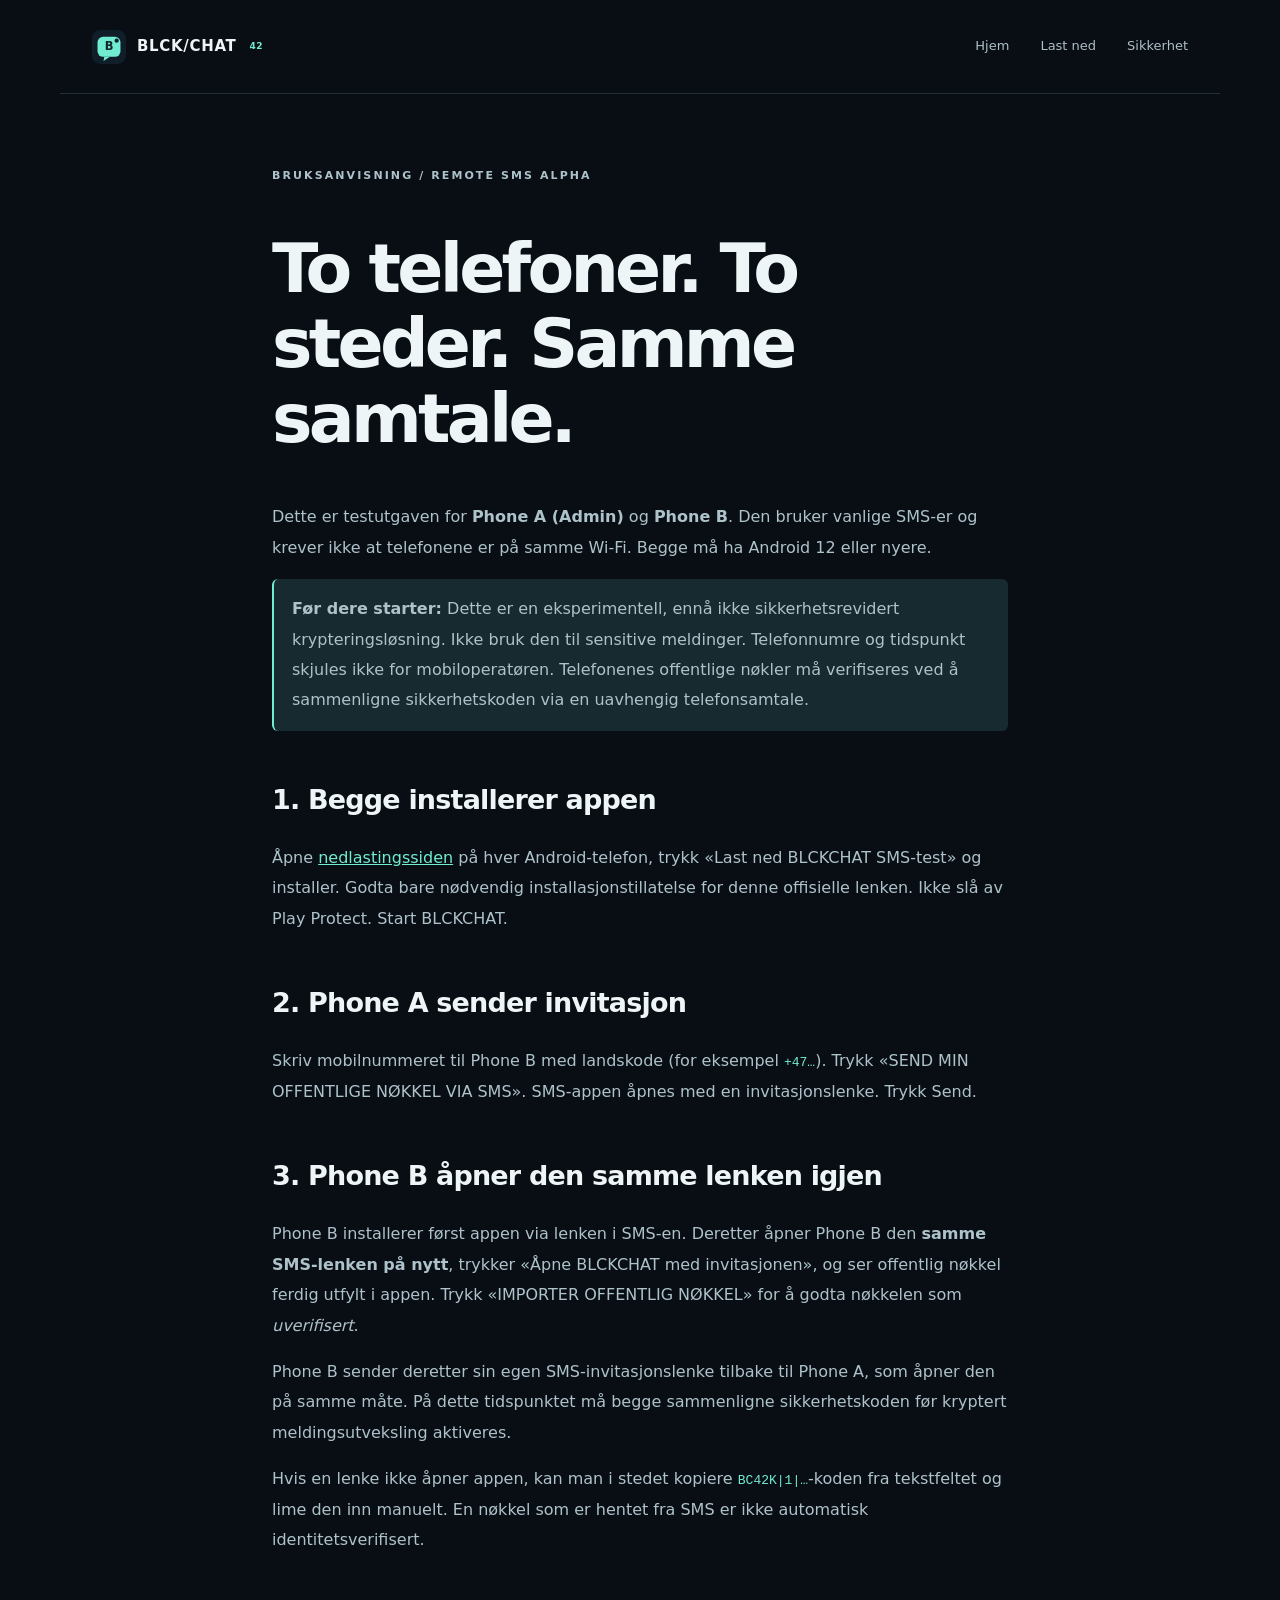
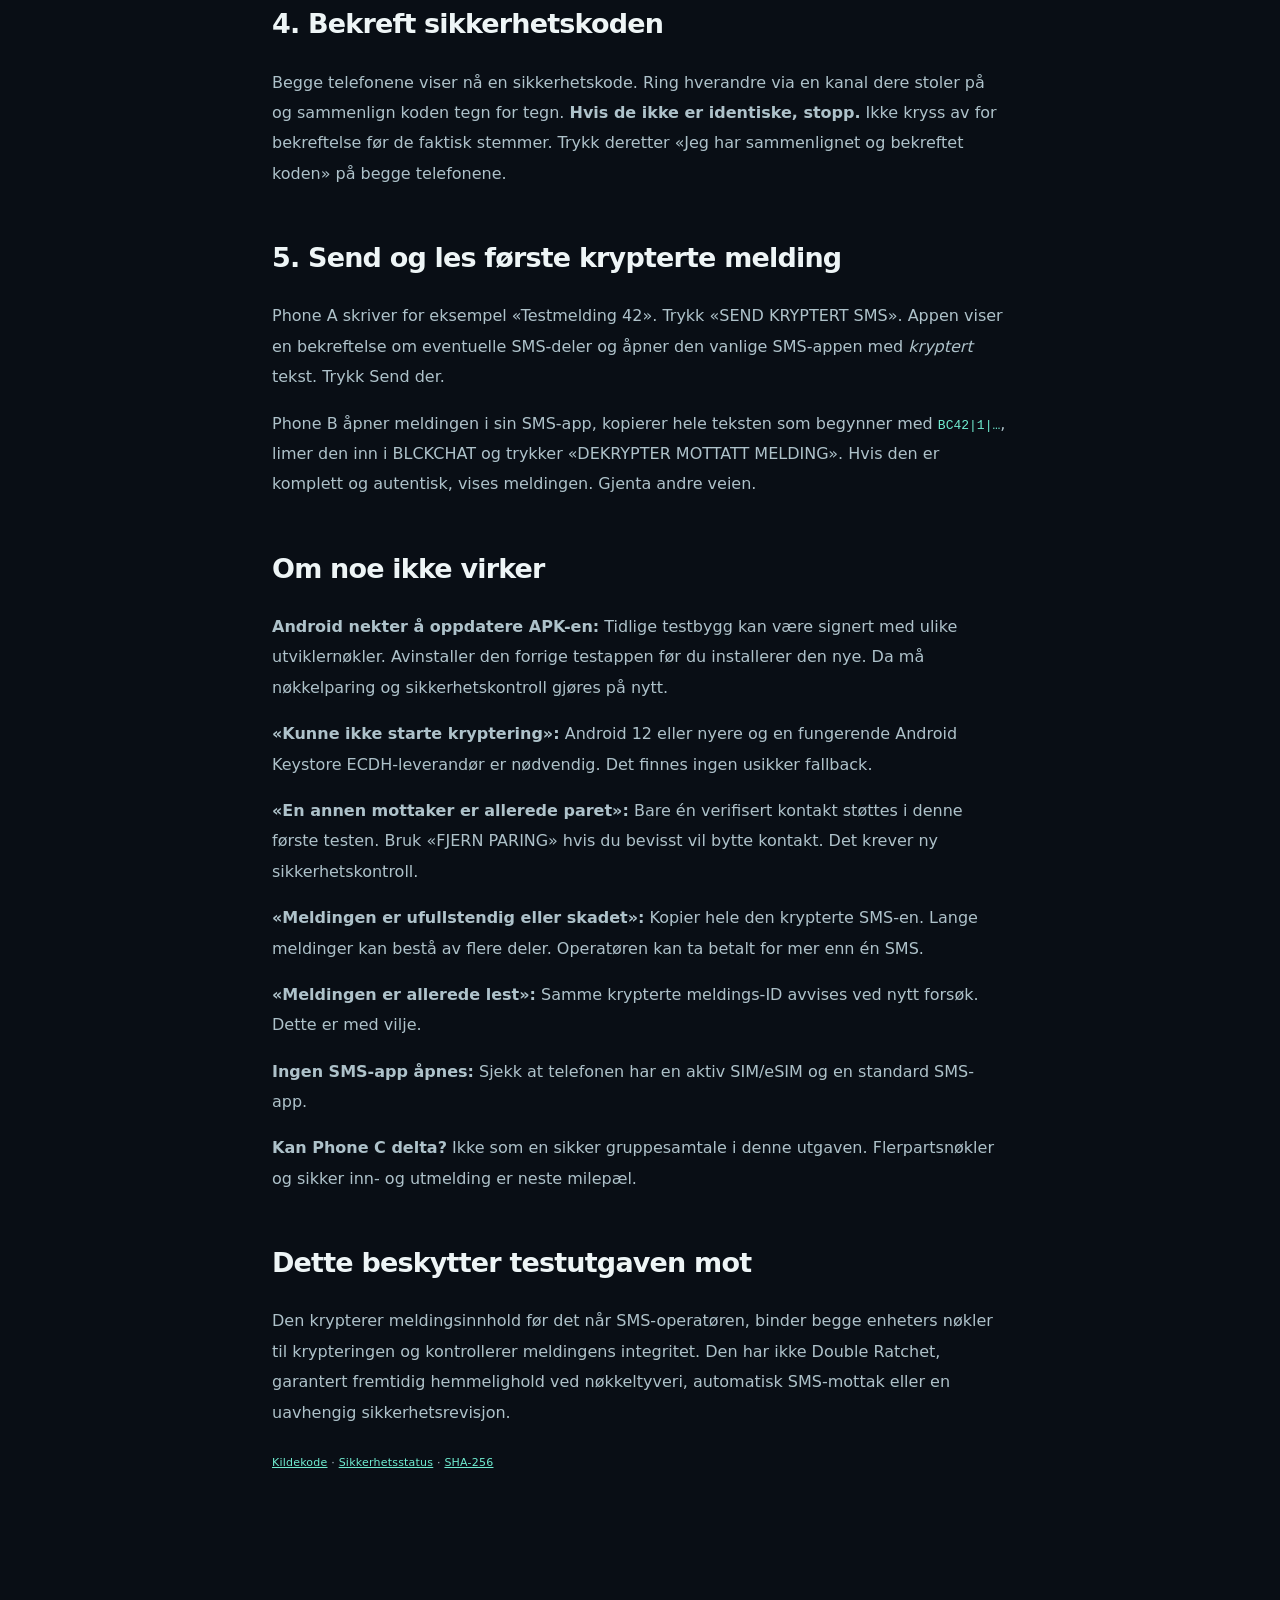
==== commit 9937153f: "docs(web): detail two-stage SMS invite deep link and manual safety verification" ====
--- a/site/guide.html
+++ b/site/guide.html
@@ -13,17 +13,18 @@
 <p class="notice"><strong>Før dere starter:</strong> Dette er en eksperimentell, ennå ikke sikkerhetsrevidert krypteringsløsning. Ikke bruk den til sensitive meldinger. Telefonnumre og tidspunkt skjules ikke for mobiloperatøren. Telefonenes offentlige nøkler må verifiseres ved å sammenligne sikkerhetskoden via en uavhengig telefonsamtale.</p>
 <h2>1. Begge installerer appen</h2>
 <p>Åpne <a href="join.html">nedlastingssiden</a> på hver Android-telefon, trykk «Last ned BLCKCHAT SMS-test» og installer. Godta bare nødvendig installasjonstillatelse for denne offisielle lenken. Ikke slå av Play Protect. Start BLCKCHAT.</p>
-<h2>2. Phone A sender sin offentlige nøkkel</h2>
-<p>Skriv mobilnummeret til Phone B med landskode (for eksempel <code>+47…</code>). Trykk «SEND MIN OFFENTLIGE NØKKEL VIA SMS». Den vanlige SMS-appen åpnes med en <code>BC42K|1|…</code>-kode. Se over og trykk Send.</p>
-<h2>3. Phone B svarer med sin nøkkel</h2>
-<p>Phone B kopierer hele <code>BC42K|1|…</code>-koden fra SMS-en, limer den inn i feltet for mottakerens nøkkel og trykker «IMPORTER OFFENTLIG NØKKEL». Deretter sender Phone B sin egen offentlige nøkkel fra samme knapp tilbake til Phone A. Phone A importerer koden på samme måte.</p>
-<p>Hvis SMS-appen kan dele tekst, kan dere også bruke «Del» → BLCKCHAT. Appen fyller inn nøkkelkoden for kontroll. Den importeres ikke automatisk.</p>
+<h2>2. Phone A sender invitasjon</h2>
+<p>Skriv mobilnummeret til Phone B med landskode (for eksempel <code>+47…</code>). Trykk «SEND MIN OFFENTLIGE NØKKEL VIA SMS». SMS-appen åpnes med en invitasjonslenke. Trykk Send.</p>
+<h2>3. Phone B åpner den samme lenken igjen</h2>
+<p>Phone B installerer først appen via lenken i SMS-en. Deretter åpner Phone B den <strong>samme SMS-lenken på nytt</strong>, trykker «Åpne BLCKCHAT med invitasjonen», og ser offentlig nøkkel ferdig utfylt i appen. Trykk «IMPORTER OFFENTLIG NØKKEL» for å godta nøkkelen som <em>uverifisert</em>.</p>
+<p>Phone B sender deretter sin egen SMS-invitasjonslenke tilbake til Phone A, som åpner den på samme måte. På dette tidspunktet må begge sammenligne sikkerhetskoden før kryptert meldingsutveksling aktiveres.</p>
+<p>Hvis en lenke ikke åpner appen, kan man i stedet kopiere <code>BC42K|1|…</code>-koden fra tekstfeltet og lime den inn manuelt. En nøkkel som er hentet fra SMS er ikke automatisk identitetsverifisert.</p>
 <h2>4. Bekreft sikkerhetskoden</h2>
 <p>Begge telefonene viser nå en sikkerhetskode. Ring hverandre via en kanal dere stoler på og sammenlign koden tegn for tegn. <strong>Hvis de ikke er identiske, stopp.</strong> Ikke kryss av for bekreftelse før de faktisk stemmer. Trykk deretter «Jeg har sammenlignet og bekreftet koden» på begge telefonene.</p>
 <h2>5. Send og les første krypterte melding</h2>
 <p>Phone A skriver for eksempel «Testmelding 42». Trykk «SEND KRYPTERT SMS». Appen viser en bekreftelse om eventuelle SMS-deler og åpner den vanlige SMS-appen med <em>kryptert</em> tekst. Trykk Send der.</p>
 <p>Phone B åpner meldingen i sin SMS-app, kopierer hele teksten som begynner med <code>BC42|1|…</code>, limer den inn i BLCKCHAT og trykker «DEKRYPTER MOTTATT MELDING». Hvis den er komplett og autentisk, vises meldingen. Gjenta andre veien.</p>
-<h2>Om noe ikke virker</h2>
+<h2>Om noe ikke virker</h2><p><strong>Android nekter å oppdatere APK-en:</strong> Tidlige testbygg kan være signert med ulike utviklernøkler. Avinstaller den forrige testappen før du installerer den nye. Da må nøkkelparing og sikkerhetskontroll gjøres på nytt.</p>
 <p><strong>«Kunne ikke starte kryptering»:</strong> Android 12 eller nyere og en fungerende Android Keystore ECDH-leverandør er nødvendig. Det finnes ingen usikker fallback.</p>
 <p><strong>«En annen mottaker er allerede paret»:</strong> Bare én verifisert kontakt støttes i denne første testen. Bruk «FJERN PARING» hvis du bevisst vil bytte kontakt. Det krever ny sikkerhetskontroll.</p>
 <p><strong>«Meldingen er ufullstendig eller skadet»:</strong> Kopier hele den krypterte SMS-en. Lange meldinger kan bestå av flere deler. Operatøren kan ta betalt for mer enn én SMS.</p>
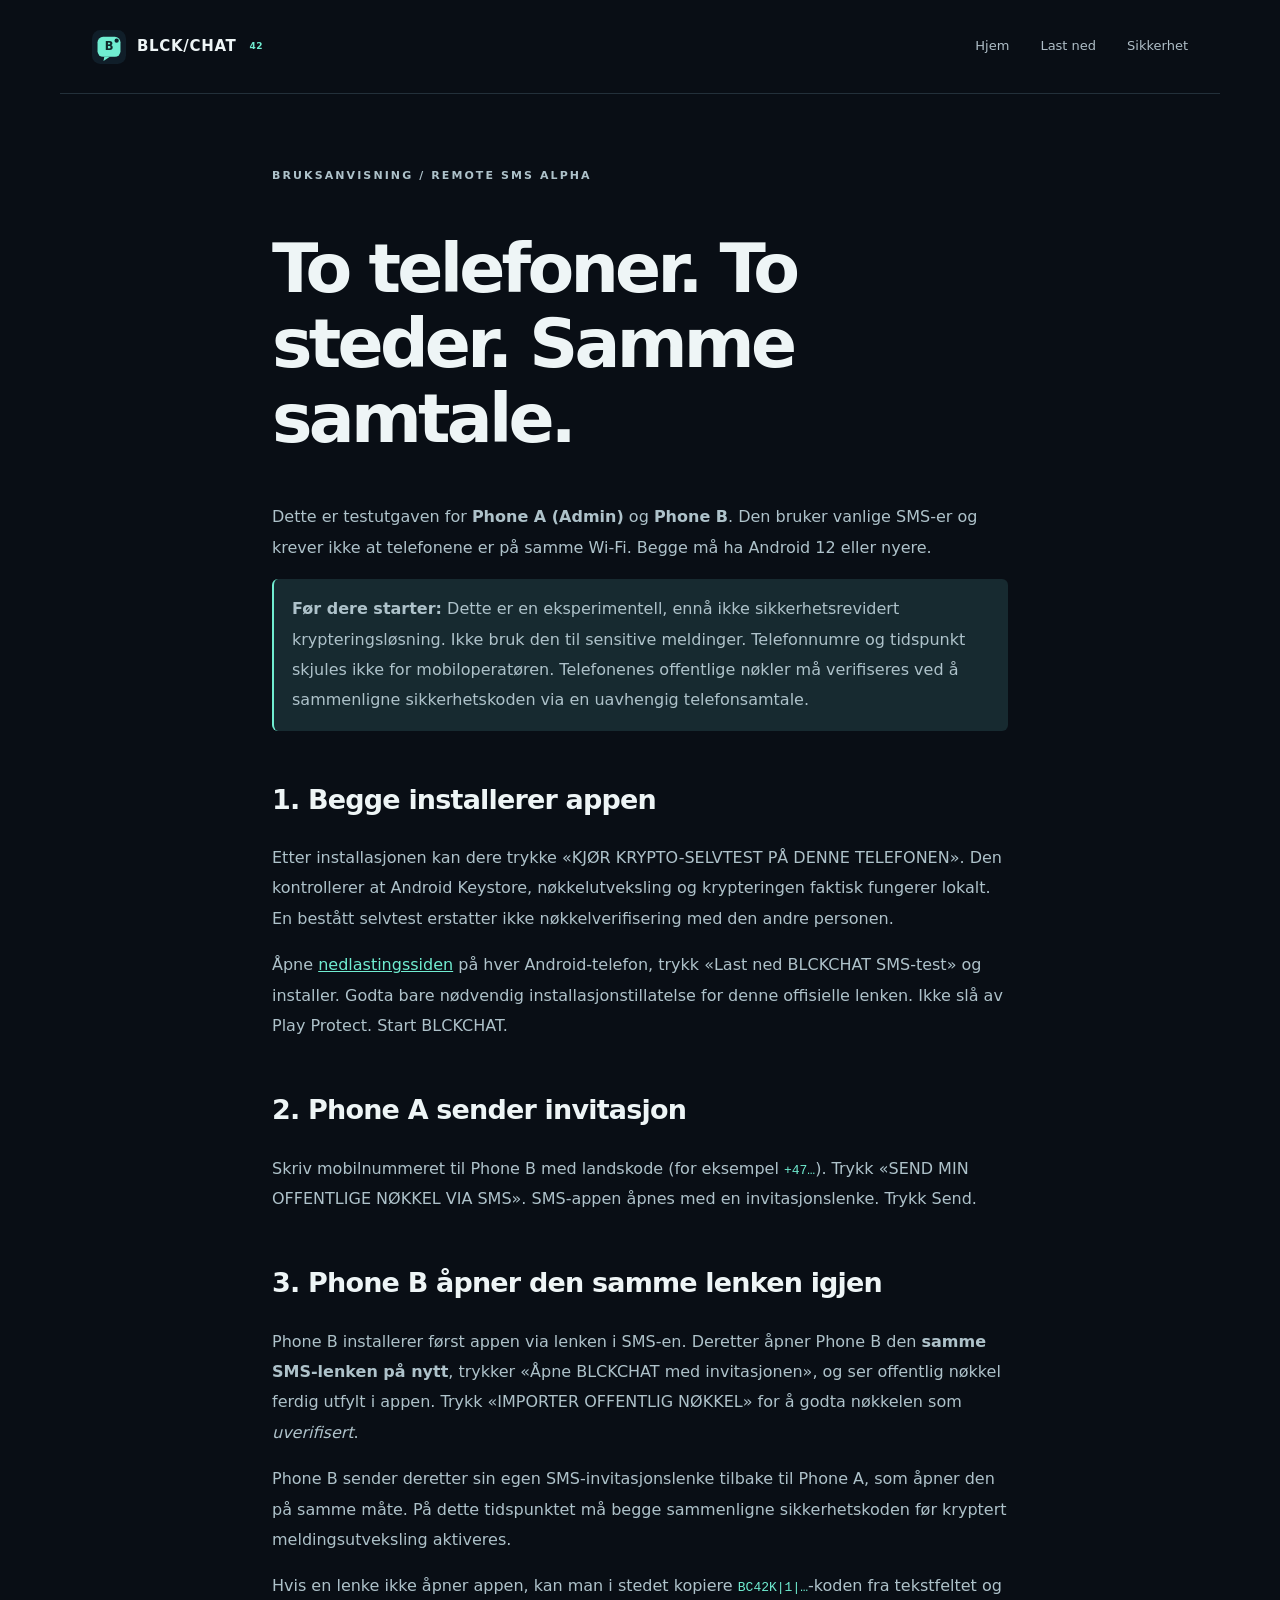
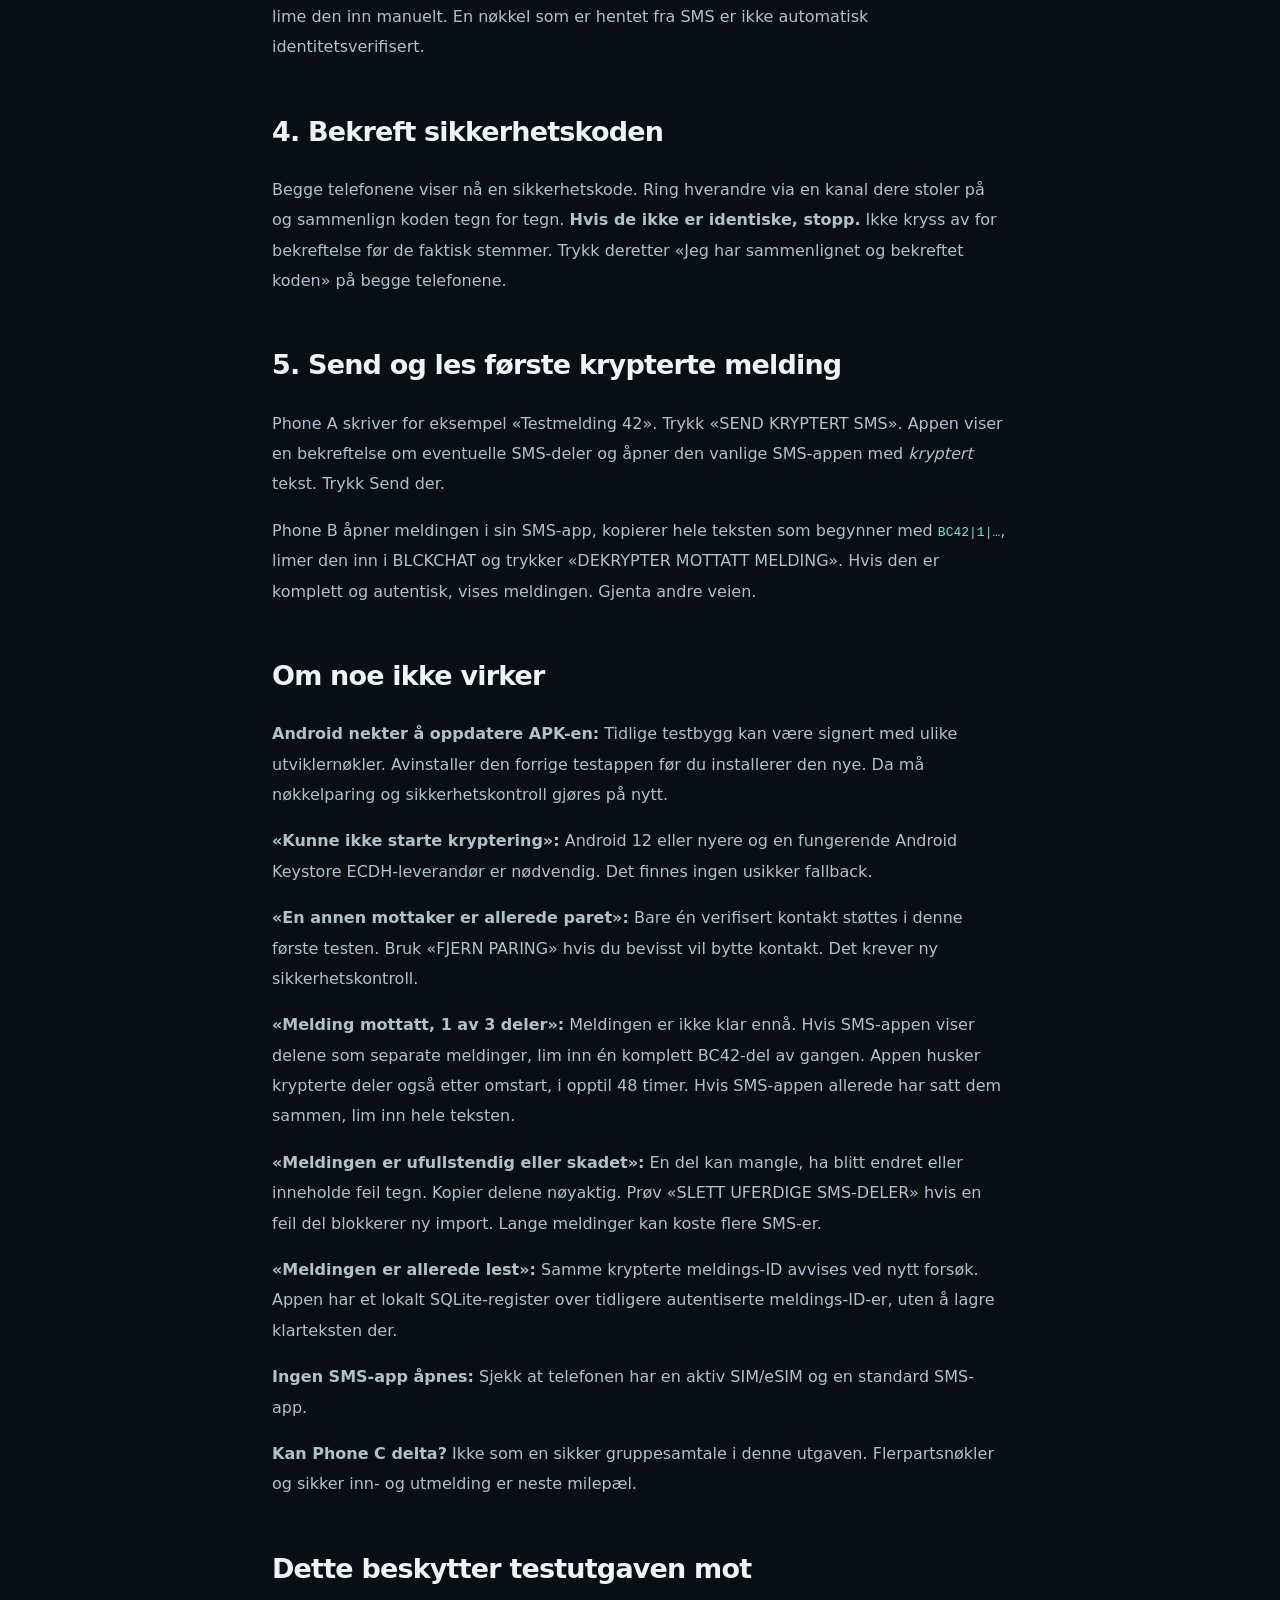
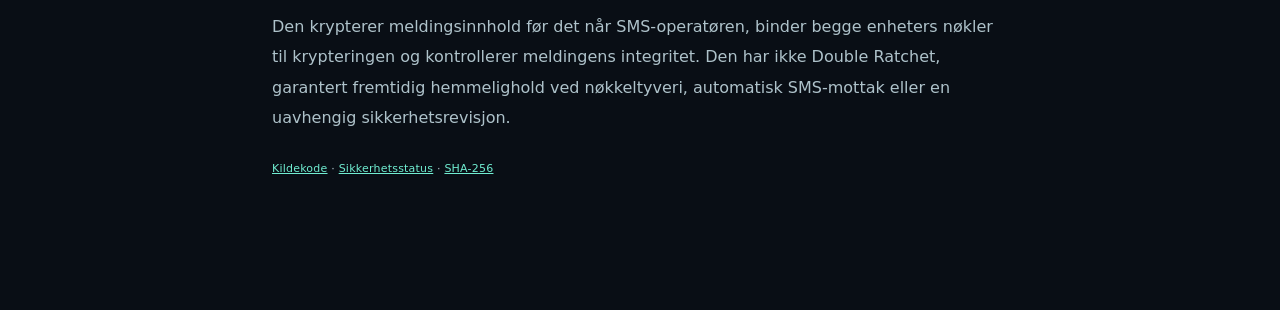
==== commit 0142617d: "docs: novice steps for on-device crypto selftest and multi-part SMS import after restart" ====
--- a/site/guide.html
+++ b/site/guide.html
@@ -12,6 +12,7 @@
 <p>Dette er testutgaven for <strong>Phone A (Admin)</strong> og <strong>Phone B</strong>. Den bruker vanlige SMS-er og krever ikke at telefonene er på samme Wi-Fi. Begge må ha Android 12 eller nyere.</p>
 <p class="notice"><strong>Før dere starter:</strong> Dette er en eksperimentell, ennå ikke sikkerhetsrevidert krypteringsløsning. Ikke bruk den til sensitive meldinger. Telefonnumre og tidspunkt skjules ikke for mobiloperatøren. Telefonenes offentlige nøkler må verifiseres ved å sammenligne sikkerhetskoden via en uavhengig telefonsamtale.</p>
 <h2>1. Begge installerer appen</h2>
+<p>Etter installasjonen kan dere trykke «KJØR KRYPTO-SELVTEST PÅ DENNE TELEFONEN». Den kontrollerer at Android Keystore, nøkkelutveksling og krypteringen faktisk fungerer lokalt. En bestått selvtest erstatter ikke nøkkelverifisering med den andre personen.</p>
 <p>Åpne <a href="join.html">nedlastingssiden</a> på hver Android-telefon, trykk «Last ned BLCKCHAT SMS-test» og installer. Godta bare nødvendig installasjonstillatelse for denne offisielle lenken. Ikke slå av Play Protect. Start BLCKCHAT.</p>
 <h2>2. Phone A sender invitasjon</h2>
 <p>Skriv mobilnummeret til Phone B med landskode (for eksempel <code>+47…</code>). Trykk «SEND MIN OFFENTLIGE NØKKEL VIA SMS». SMS-appen åpnes med en invitasjonslenke. Trykk Send.</p>
@@ -27,8 +28,9 @@
 <h2>Om noe ikke virker</h2><p><strong>Android nekter å oppdatere APK-en:</strong> Tidlige testbygg kan være signert med ulike utviklernøkler. Avinstaller den forrige testappen før du installerer den nye. Da må nøkkelparing og sikkerhetskontroll gjøres på nytt.</p>
 <p><strong>«Kunne ikke starte kryptering»:</strong> Android 12 eller nyere og en fungerende Android Keystore ECDH-leverandør er nødvendig. Det finnes ingen usikker fallback.</p>
 <p><strong>«En annen mottaker er allerede paret»:</strong> Bare én verifisert kontakt støttes i denne første testen. Bruk «FJERN PARING» hvis du bevisst vil bytte kontakt. Det krever ny sikkerhetskontroll.</p>
-<p><strong>«Meldingen er ufullstendig eller skadet»:</strong> Kopier hele den krypterte SMS-en. Lange meldinger kan bestå av flere deler. Operatøren kan ta betalt for mer enn én SMS.</p>
-<p><strong>«Meldingen er allerede lest»:</strong> Samme krypterte meldings-ID avvises ved nytt forsøk. Dette er med vilje.</p>
+<p><strong>«Melding mottatt, 1 av 3 deler»:</strong> Meldingen er ikke klar ennå. Hvis SMS-appen viser delene som separate meldinger, lim inn én komplett BC42-del av gangen. Appen husker krypterte deler også etter omstart, i opptil 48 timer. Hvis SMS-appen allerede har satt dem sammen, lim inn hele teksten.</p>
+<p><strong>«Meldingen er ufullstendig eller skadet»:</strong> En del kan mangle, ha blitt endret eller inneholde feil tegn. Kopier delene nøyaktig. Prøv «SLETT UFERDIGE SMS-DELER» hvis en feil del blokkerer ny import. Lange meldinger kan koste flere SMS-er.</p>
+<p><strong>«Meldingen er allerede lest»:</strong> Samme krypterte meldings-ID avvises ved nytt forsøk. Appen har et lokalt SQLite-register over tidligere autentiserte meldings-ID-er, uten å lagre klarteksten der.</p>
 <p><strong>Ingen SMS-app åpnes:</strong> Sjekk at telefonen har en aktiv SIM/eSIM og en standard SMS-app.</p>
 <p><strong>Kan Phone C delta?</strong> Ikke som en sikker gruppesamtale i denne utgaven. Flerpartsnøkler og sikker inn- og utmelding er neste milepæl.</p>
 <h2>Dette beskytter testutgaven mot</h2>
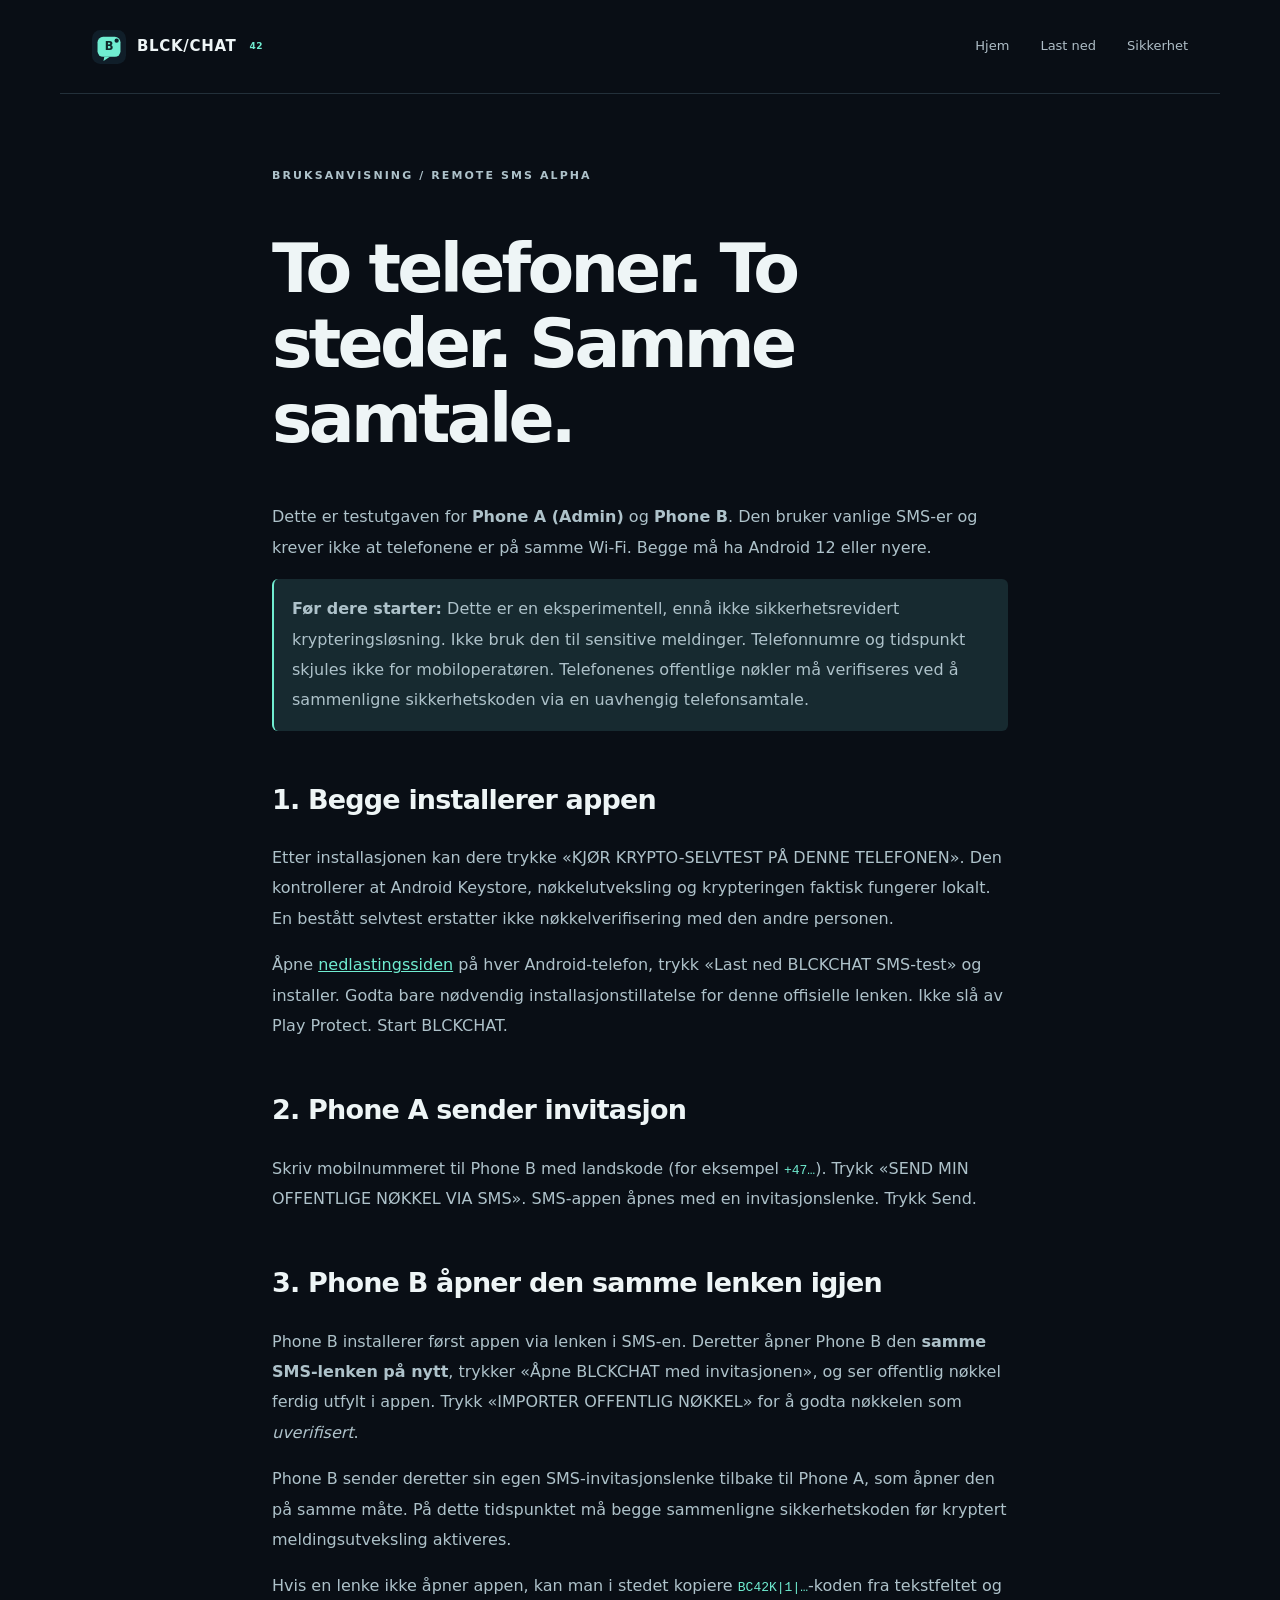
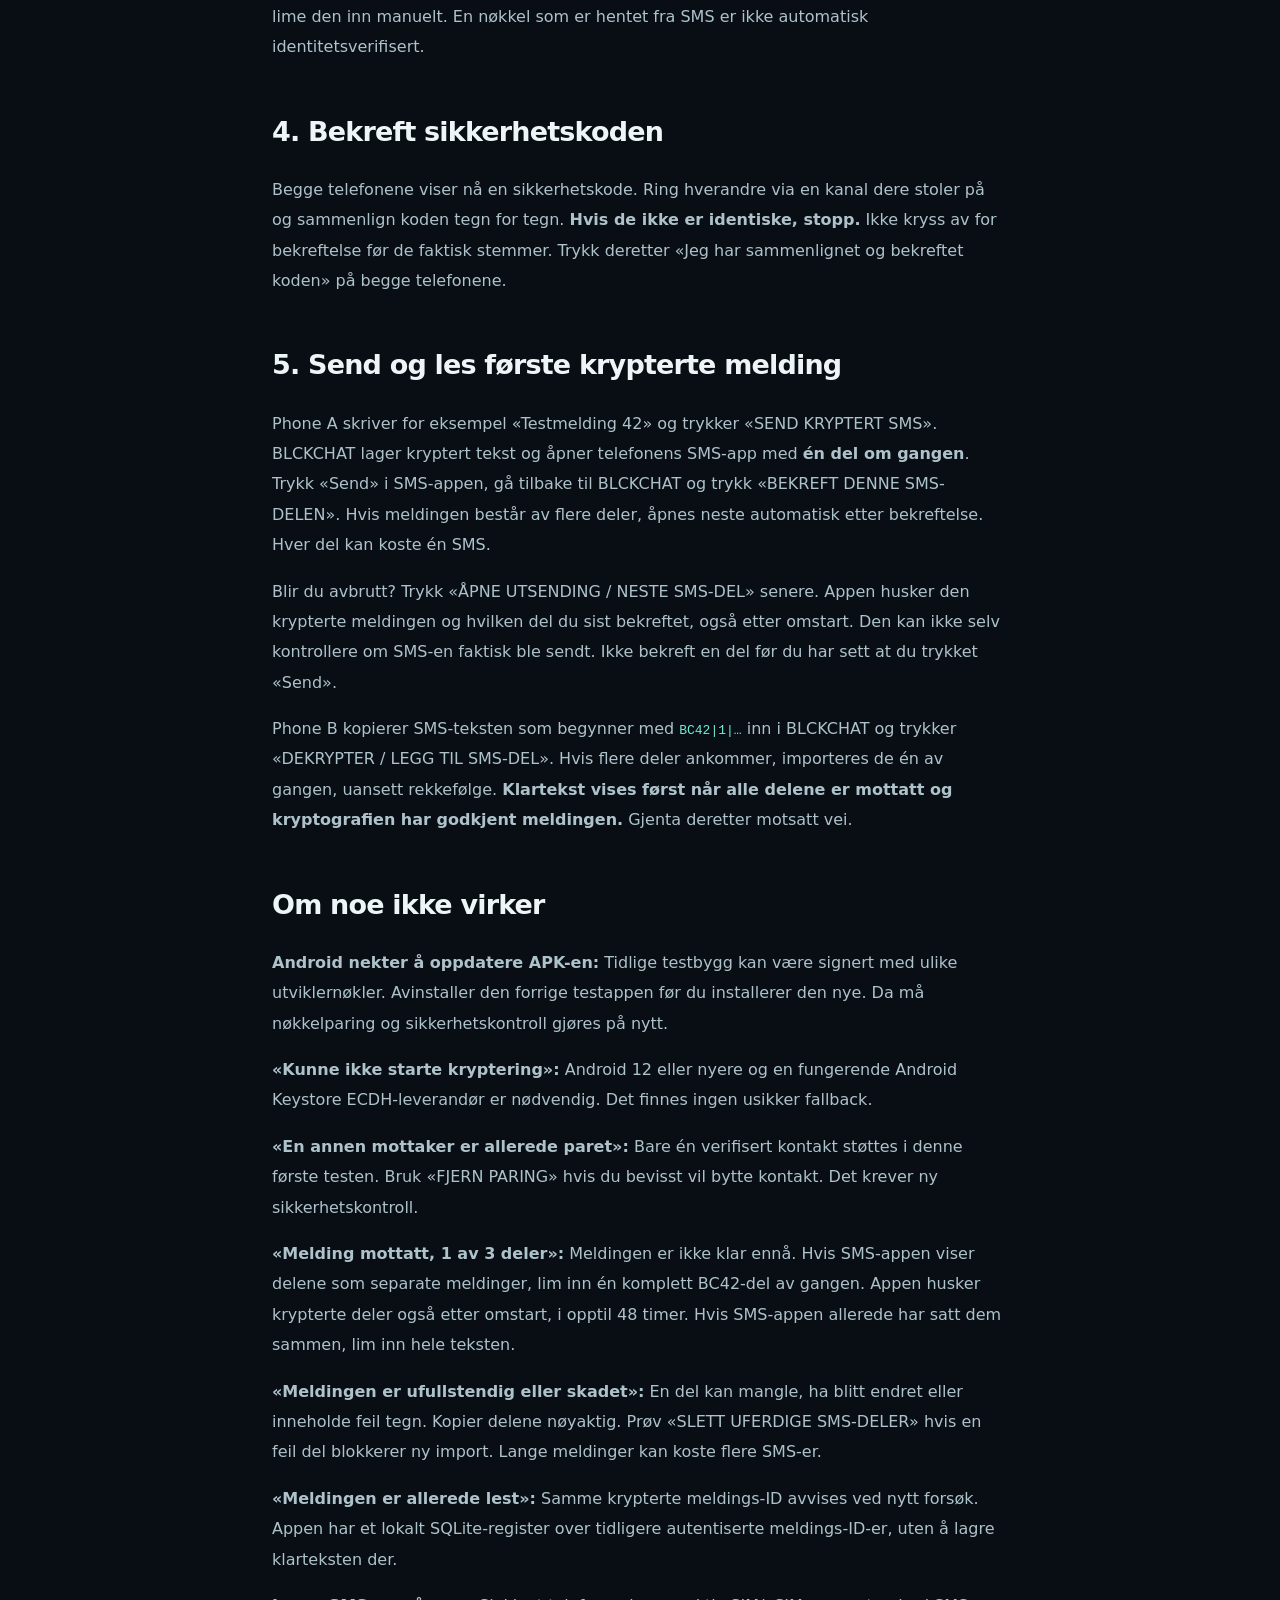
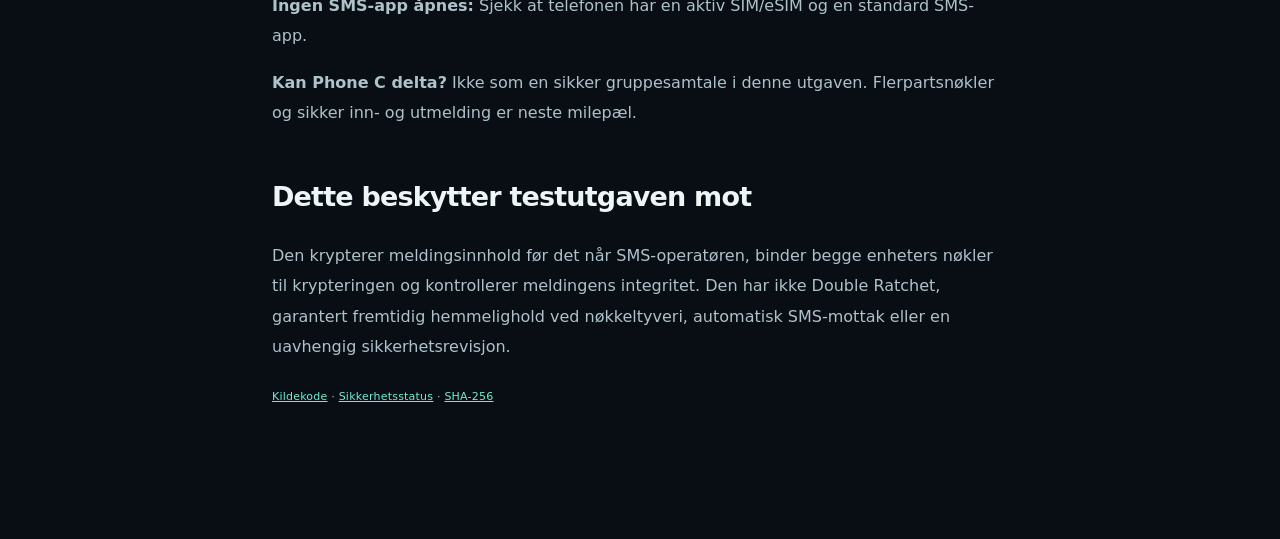
==== commit d271ec78: "docs(onboarding): explain manual one-SMS-part-at-a-time sending, resume and receive without jargon" ====
--- a/site/guide.html
+++ b/site/guide.html
@@ -23,8 +23,9 @@
 <h2>4. Bekreft sikkerhetskoden</h2>
 <p>Begge telefonene viser nå en sikkerhetskode. Ring hverandre via en kanal dere stoler på og sammenlign koden tegn for tegn. <strong>Hvis de ikke er identiske, stopp.</strong> Ikke kryss av for bekreftelse før de faktisk stemmer. Trykk deretter «Jeg har sammenlignet og bekreftet koden» på begge telefonene.</p>
 <h2>5. Send og les første krypterte melding</h2>
-<p>Phone A skriver for eksempel «Testmelding 42». Trykk «SEND KRYPTERT SMS». Appen viser en bekreftelse om eventuelle SMS-deler og åpner den vanlige SMS-appen med <em>kryptert</em> tekst. Trykk Send der.</p>
-<p>Phone B åpner meldingen i sin SMS-app, kopierer hele teksten som begynner med <code>BC42|1|…</code>, limer den inn i BLCKCHAT og trykker «DEKRYPTER MOTTATT MELDING». Hvis den er komplett og autentisk, vises meldingen. Gjenta andre veien.</p>
+<p>Phone A skriver for eksempel «Testmelding 42» og trykker «SEND KRYPTERT SMS». BLCKCHAT lager kryptert tekst og åpner telefonens SMS-app med <strong>én del om gangen</strong>. Trykk «Send» i SMS-appen, gå tilbake til BLCKCHAT og trykk «BEKREFT DENNE SMS-DELEN». Hvis meldingen består av flere deler, åpnes neste automatisk etter bekreftelse. Hver del kan koste én SMS.</p>
+<p>Blir du avbrutt? Trykk «ÅPNE UTSENDING / NESTE SMS-DEL» senere. Appen husker den krypterte meldingen og hvilken del du sist bekreftet, også etter omstart. Den kan ikke selv kontrollere om SMS-en faktisk ble sendt. Ikke bekreft en del før du har sett at du trykket «Send».</p>
+<p>Phone B kopierer SMS-teksten som begynner med <code>BC42|1|…</code> inn i BLCKCHAT og trykker «DEKRYPTER / LEGG TIL SMS-DEL». Hvis flere deler ankommer, importeres de én av gangen, uansett rekkefølge. <strong>Klartekst vises først når alle delene er mottatt og kryptografien har godkjent meldingen.</strong> Gjenta deretter motsatt vei.</p>
 <h2>Om noe ikke virker</h2><p><strong>Android nekter å oppdatere APK-en:</strong> Tidlige testbygg kan være signert med ulike utviklernøkler. Avinstaller den forrige testappen før du installerer den nye. Da må nøkkelparing og sikkerhetskontroll gjøres på nytt.</p>
 <p><strong>«Kunne ikke starte kryptering»:</strong> Android 12 eller nyere og en fungerende Android Keystore ECDH-leverandør er nødvendig. Det finnes ingen usikker fallback.</p>
 <p><strong>«En annen mottaker er allerede paret»:</strong> Bare én verifisert kontakt støttes i denne første testen. Bruk «FJERN PARING» hvis du bevisst vil bytte kontakt. Det krever ny sikkerhetskontroll.</p>
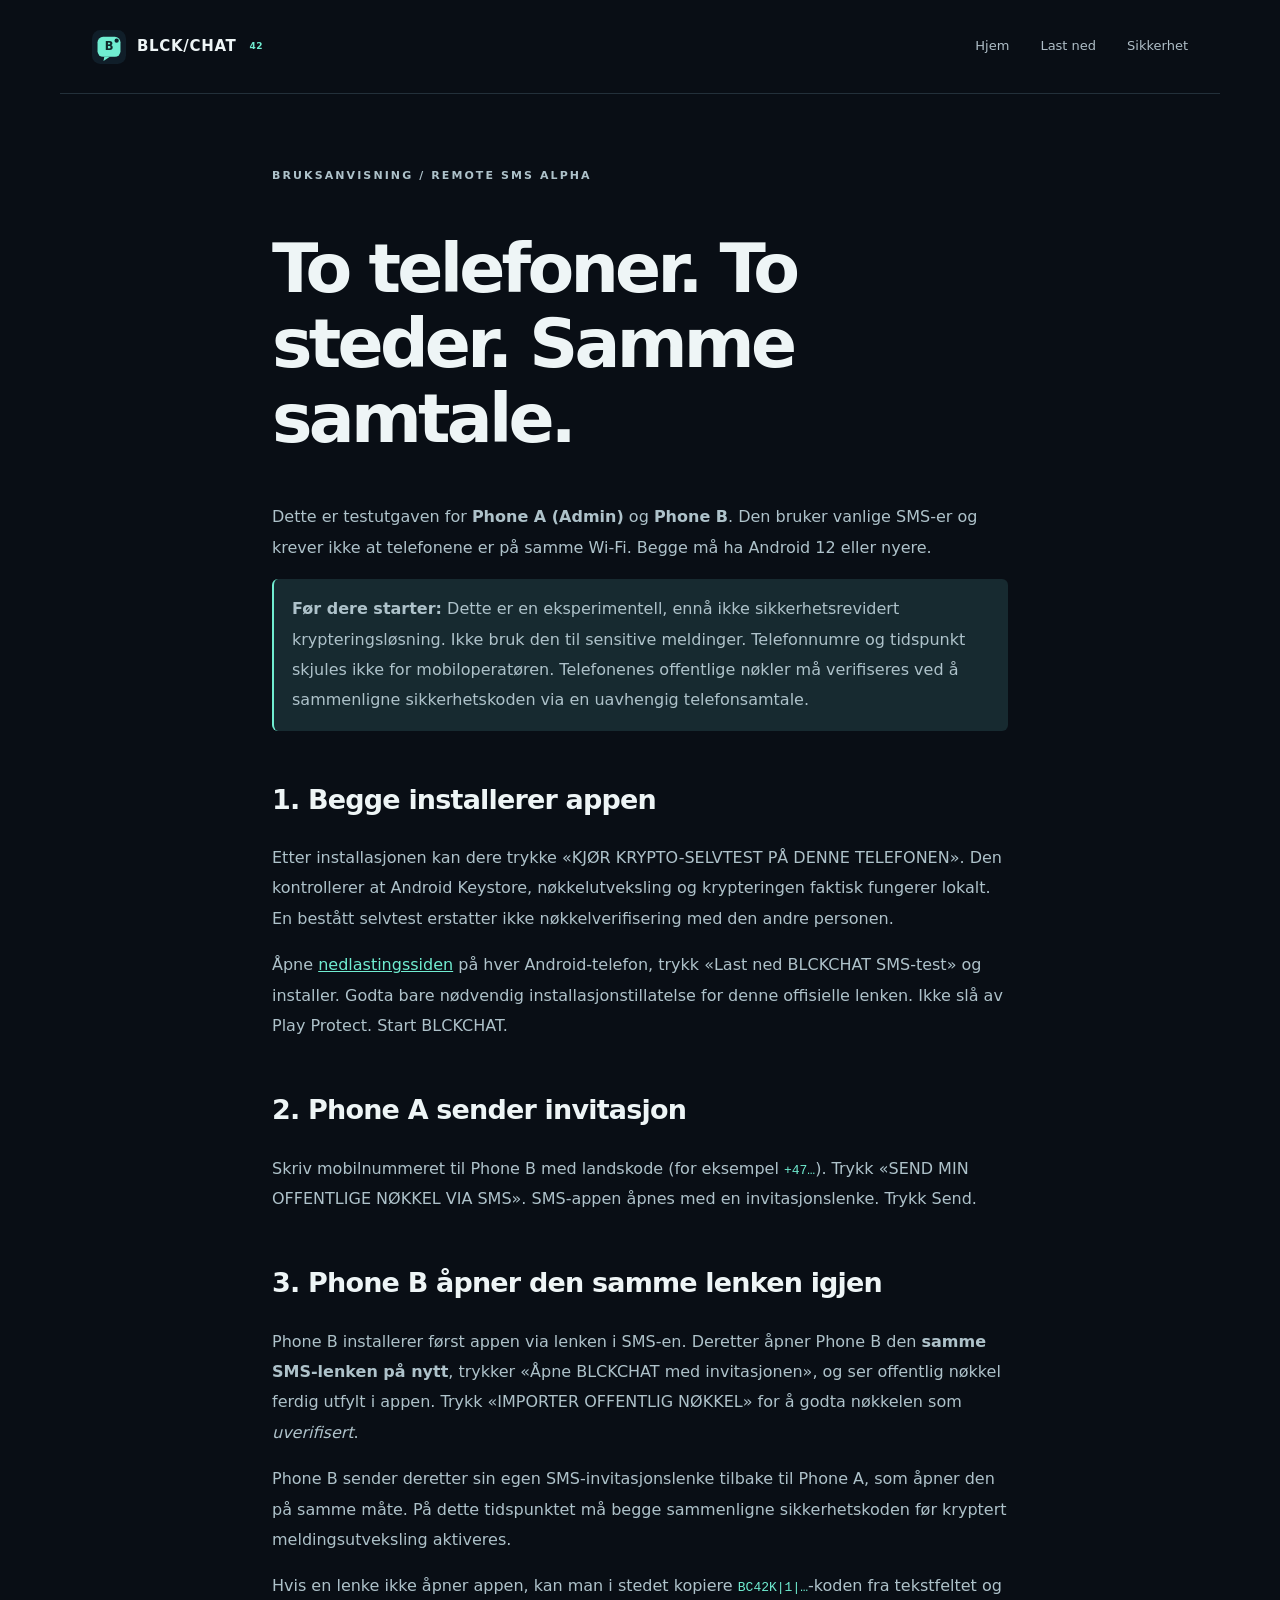
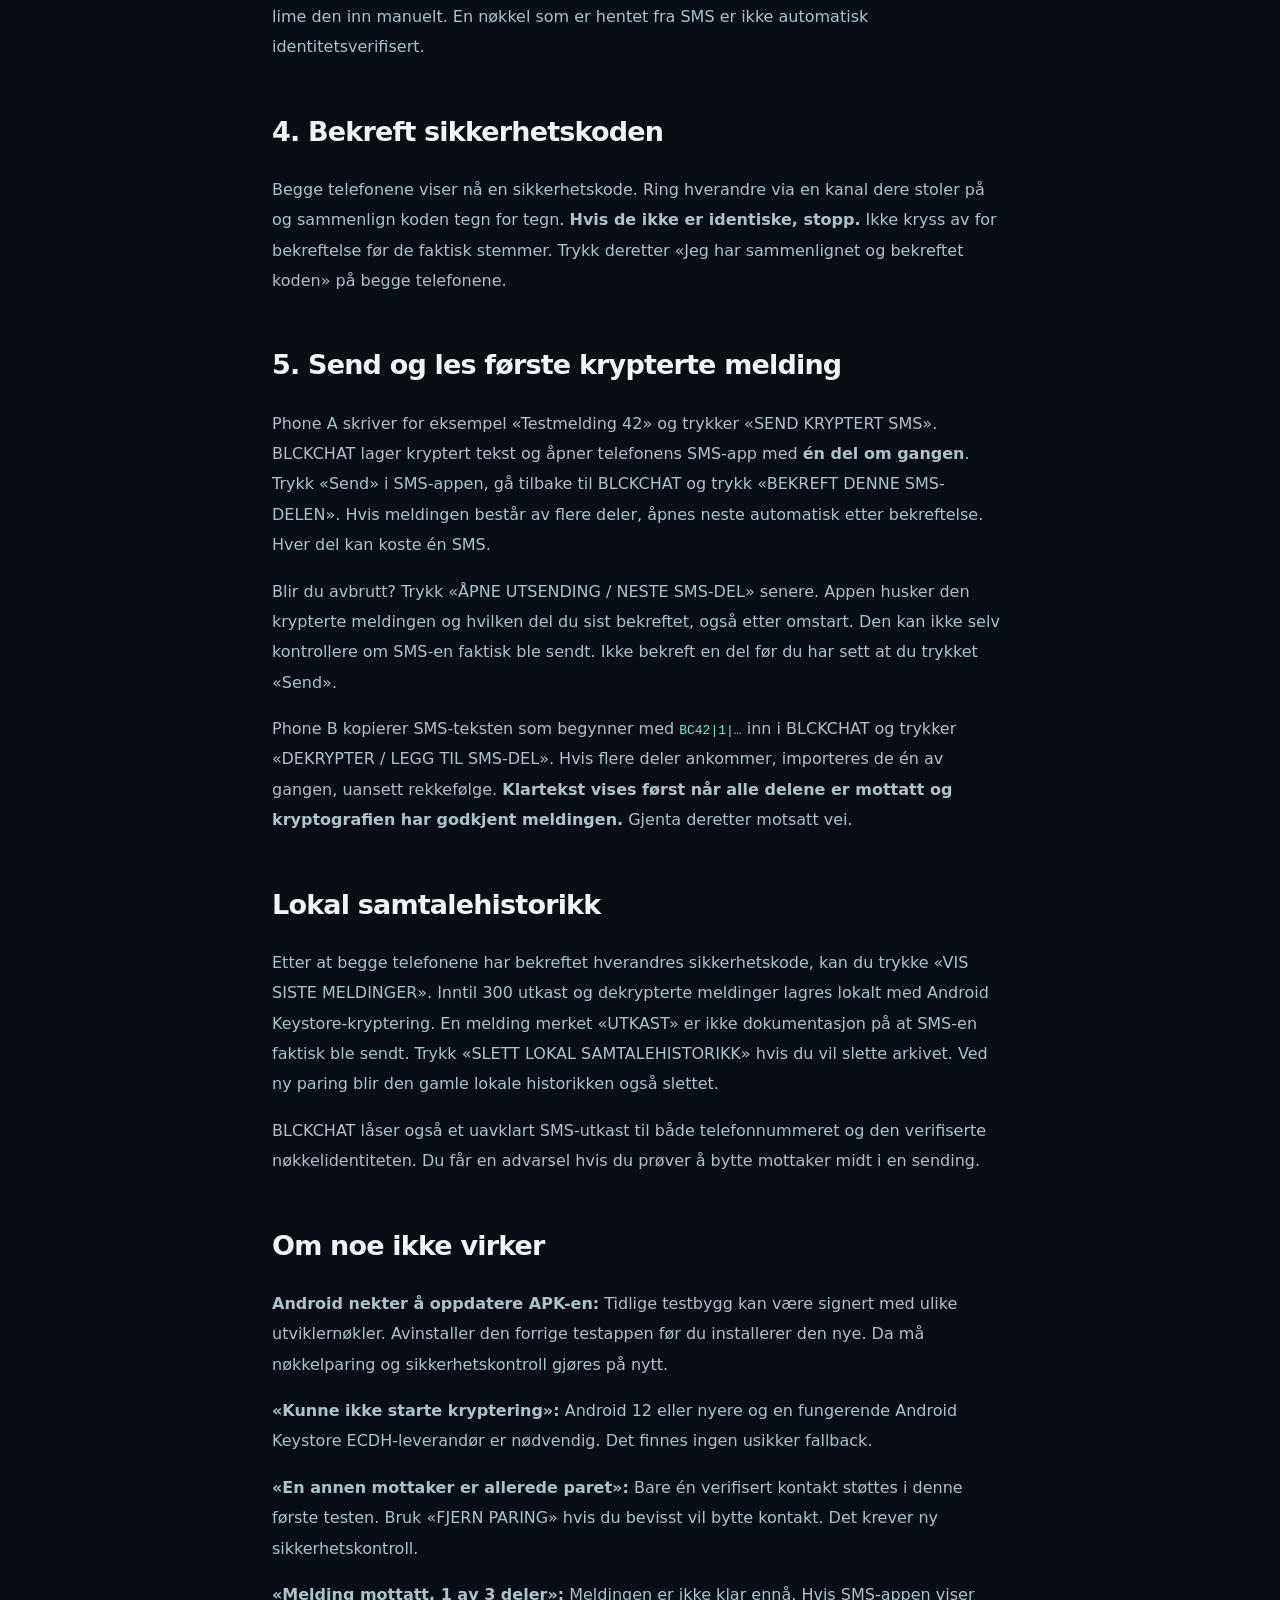
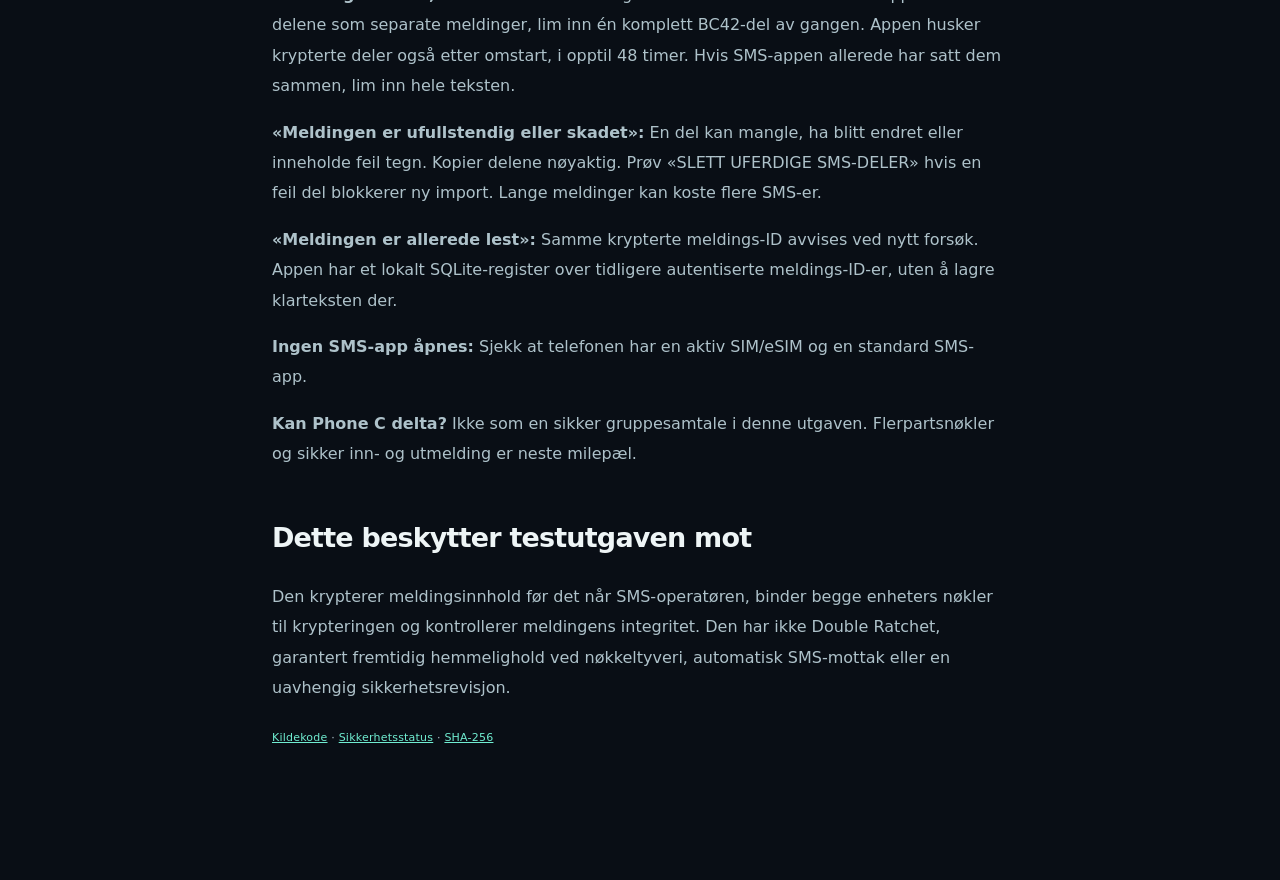
==== commit a31b7109: "docs(security): document peer-bound SMS outbox and encrypted-at-rest journal without E2EE overclaim" ====
--- a/site/guide.html
+++ b/site/guide.html
@@ -26,6 +26,9 @@
 <p>Phone A skriver for eksempel «Testmelding 42» og trykker «SEND KRYPTERT SMS». BLCKCHAT lager kryptert tekst og åpner telefonens SMS-app med <strong>én del om gangen</strong>. Trykk «Send» i SMS-appen, gå tilbake til BLCKCHAT og trykk «BEKREFT DENNE SMS-DELEN». Hvis meldingen består av flere deler, åpnes neste automatisk etter bekreftelse. Hver del kan koste én SMS.</p>
 <p>Blir du avbrutt? Trykk «ÅPNE UTSENDING / NESTE SMS-DEL» senere. Appen husker den krypterte meldingen og hvilken del du sist bekreftet, også etter omstart. Den kan ikke selv kontrollere om SMS-en faktisk ble sendt. Ikke bekreft en del før du har sett at du trykket «Send».</p>
 <p>Phone B kopierer SMS-teksten som begynner med <code>BC42|1|…</code> inn i BLCKCHAT og trykker «DEKRYPTER / LEGG TIL SMS-DEL». Hvis flere deler ankommer, importeres de én av gangen, uansett rekkefølge. <strong>Klartekst vises først når alle delene er mottatt og kryptografien har godkjent meldingen.</strong> Gjenta deretter motsatt vei.</p>
+<h2>Lokal samtalehistorikk</h2>
+<p>Etter at begge telefonene har bekreftet hverandres sikkerhetskode, kan du trykke «VIS SISTE MELDINGER». Inntil 300 utkast og dekrypterte meldinger lagres lokalt med Android Keystore-kryptering. En melding merket «UTKAST» er ikke dokumentasjon på at SMS-en faktisk ble sendt. Trykk «SLETT LOKAL SAMTALEHISTORIKK» hvis du vil slette arkivet. Ved ny paring blir den gamle lokale historikken også slettet.</p>
+<p>BLCKCHAT låser også et uavklart SMS-utkast til både telefonnummeret og den verifiserte nøkkelidentiteten. Du får en advarsel hvis du prøver å bytte mottaker midt i en sending.</p>
 <h2>Om noe ikke virker</h2><p><strong>Android nekter å oppdatere APK-en:</strong> Tidlige testbygg kan være signert med ulike utviklernøkler. Avinstaller den forrige testappen før du installerer den nye. Da må nøkkelparing og sikkerhetskontroll gjøres på nytt.</p>
 <p><strong>«Kunne ikke starte kryptering»:</strong> Android 12 eller nyere og en fungerende Android Keystore ECDH-leverandør er nødvendig. Det finnes ingen usikker fallback.</p>
 <p><strong>«En annen mottaker er allerede paret»:</strong> Bare én verifisert kontakt støttes i denne første testen. Bruk «FJERN PARING» hvis du bevisst vil bytte kontakt. Det krever ny sikkerhetskontroll.</p>
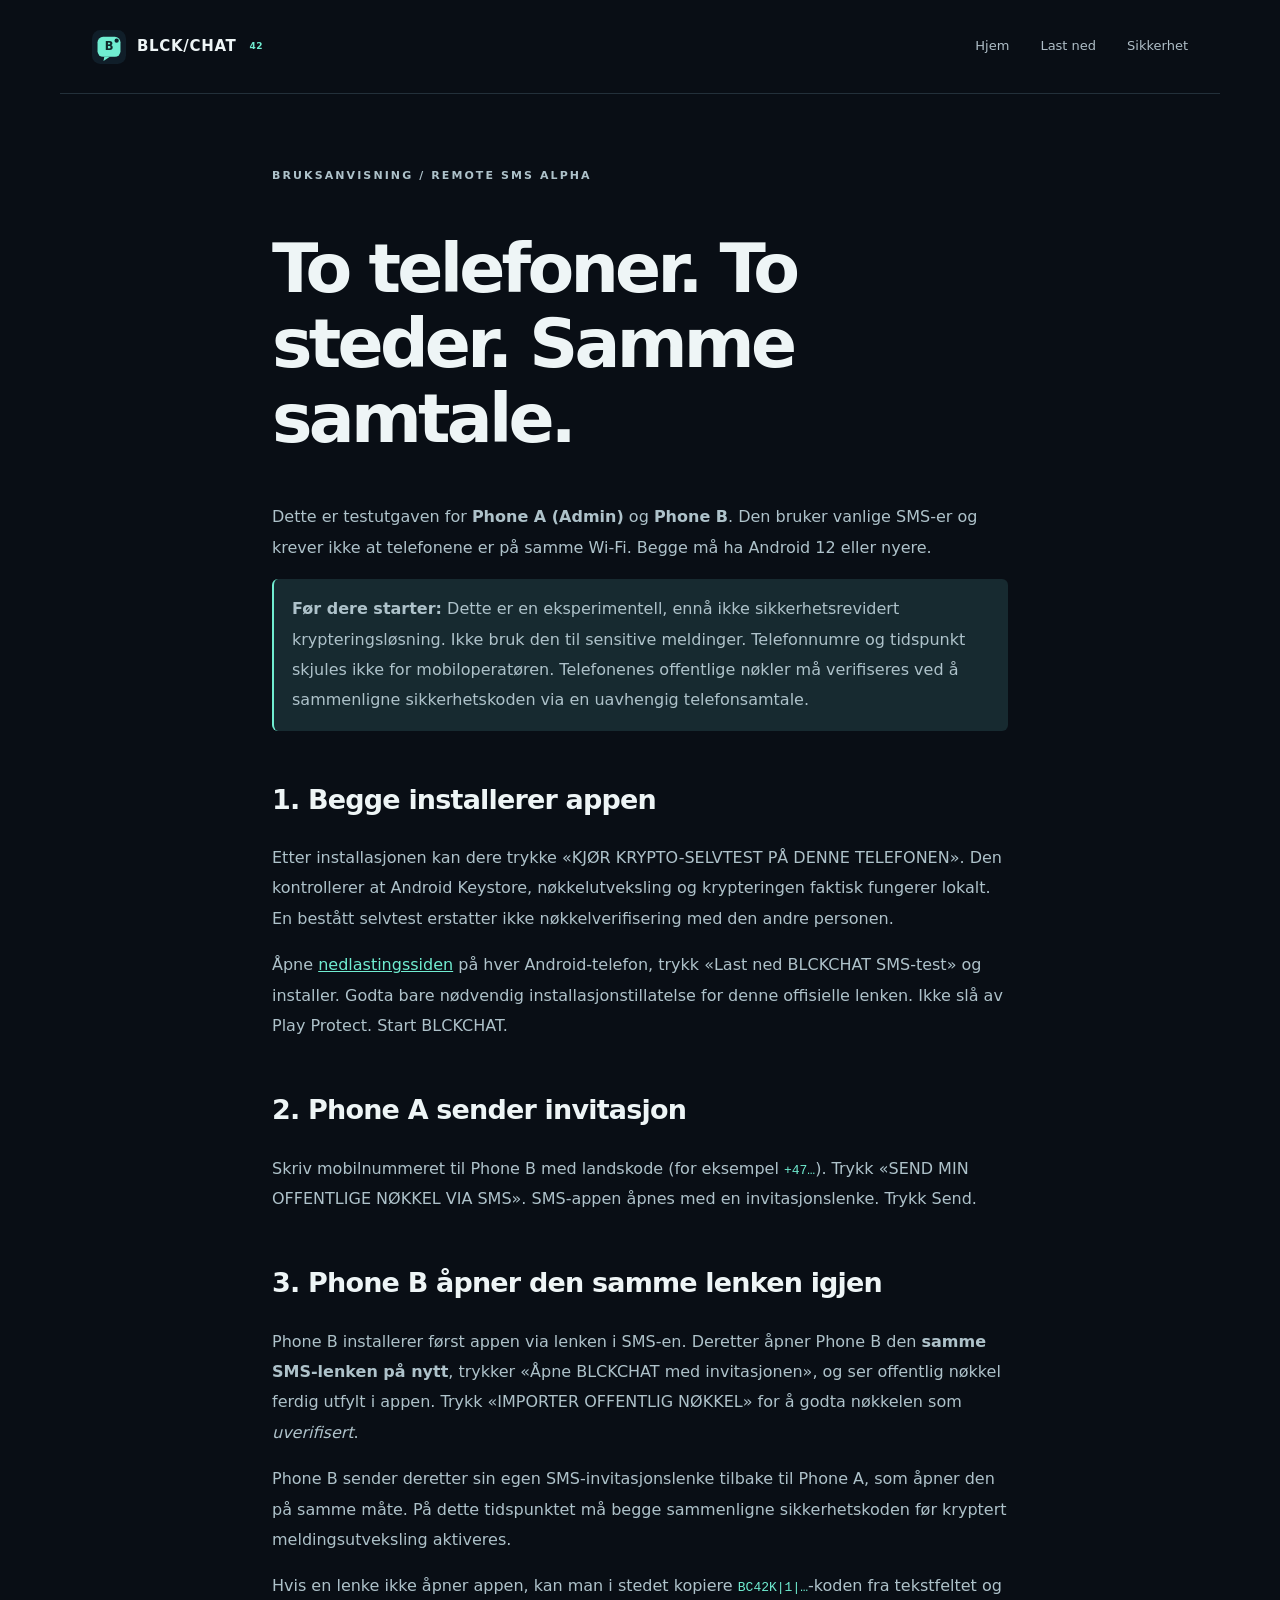
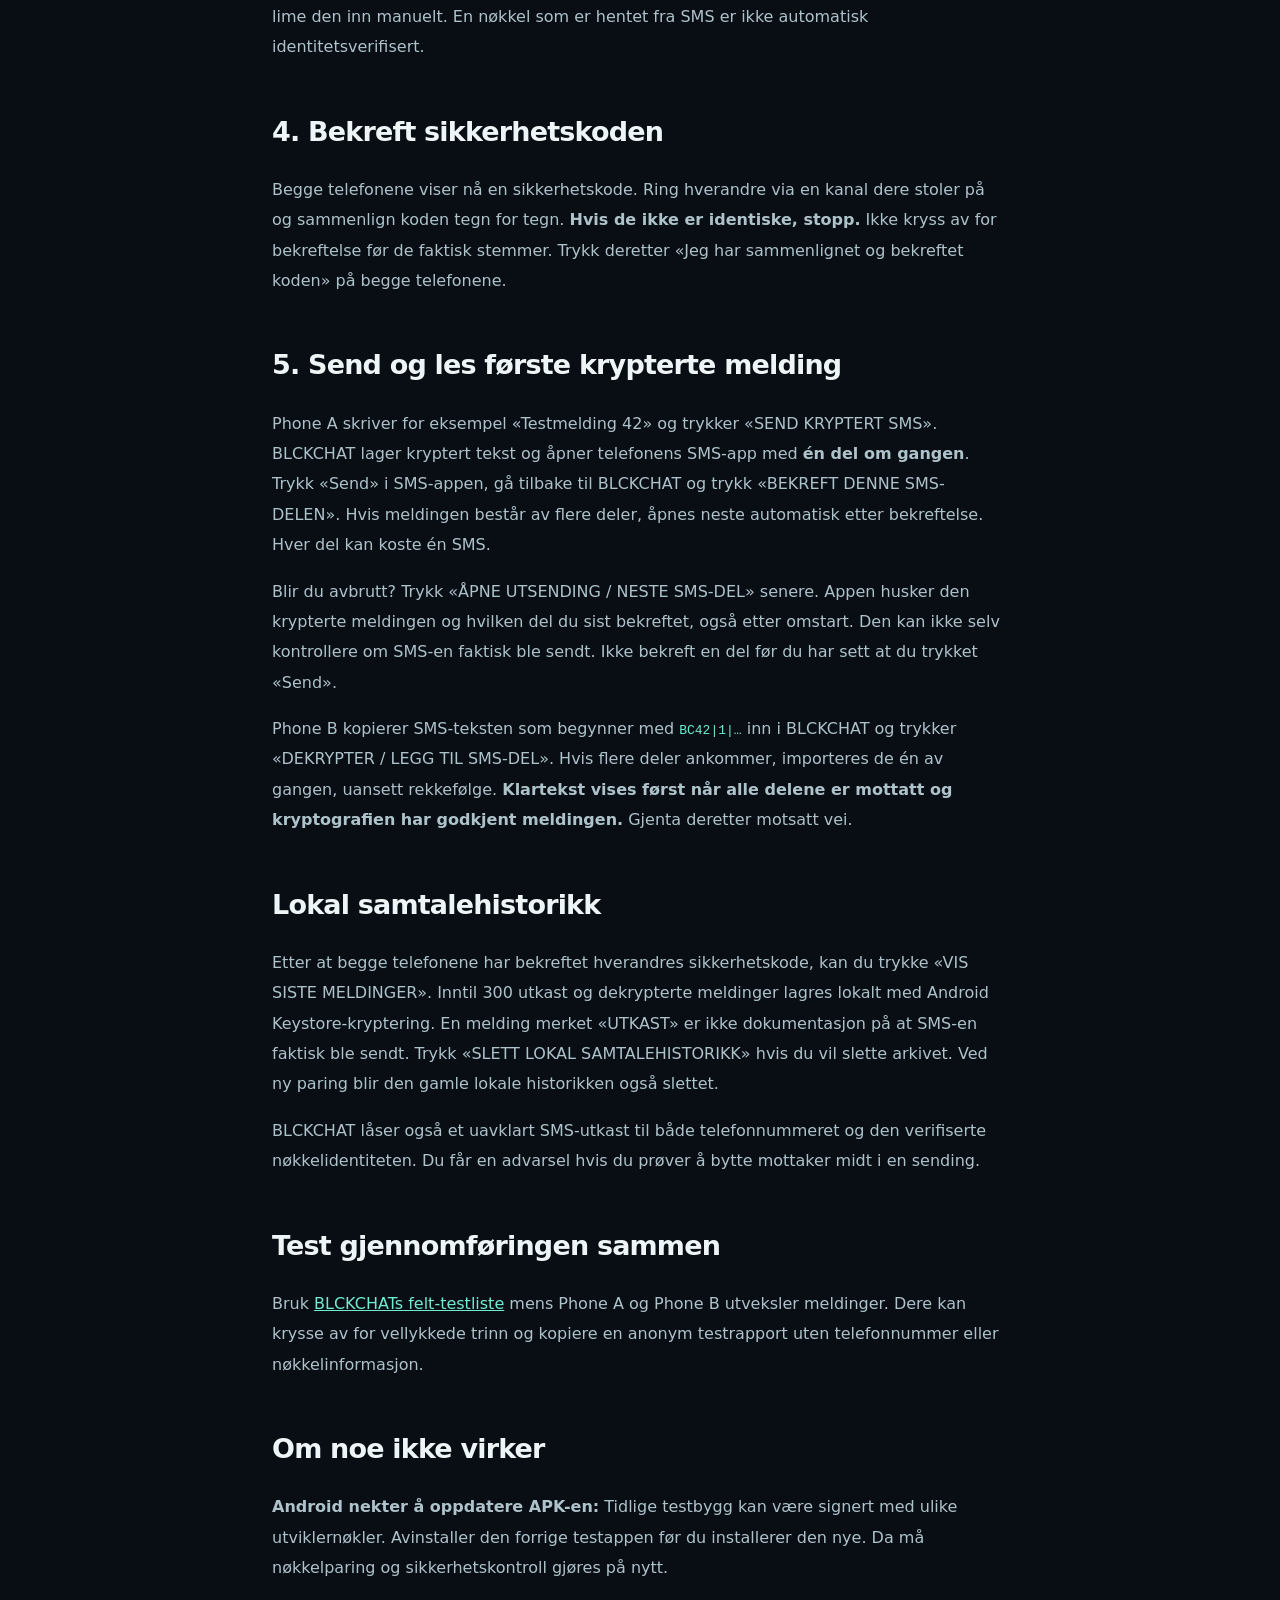
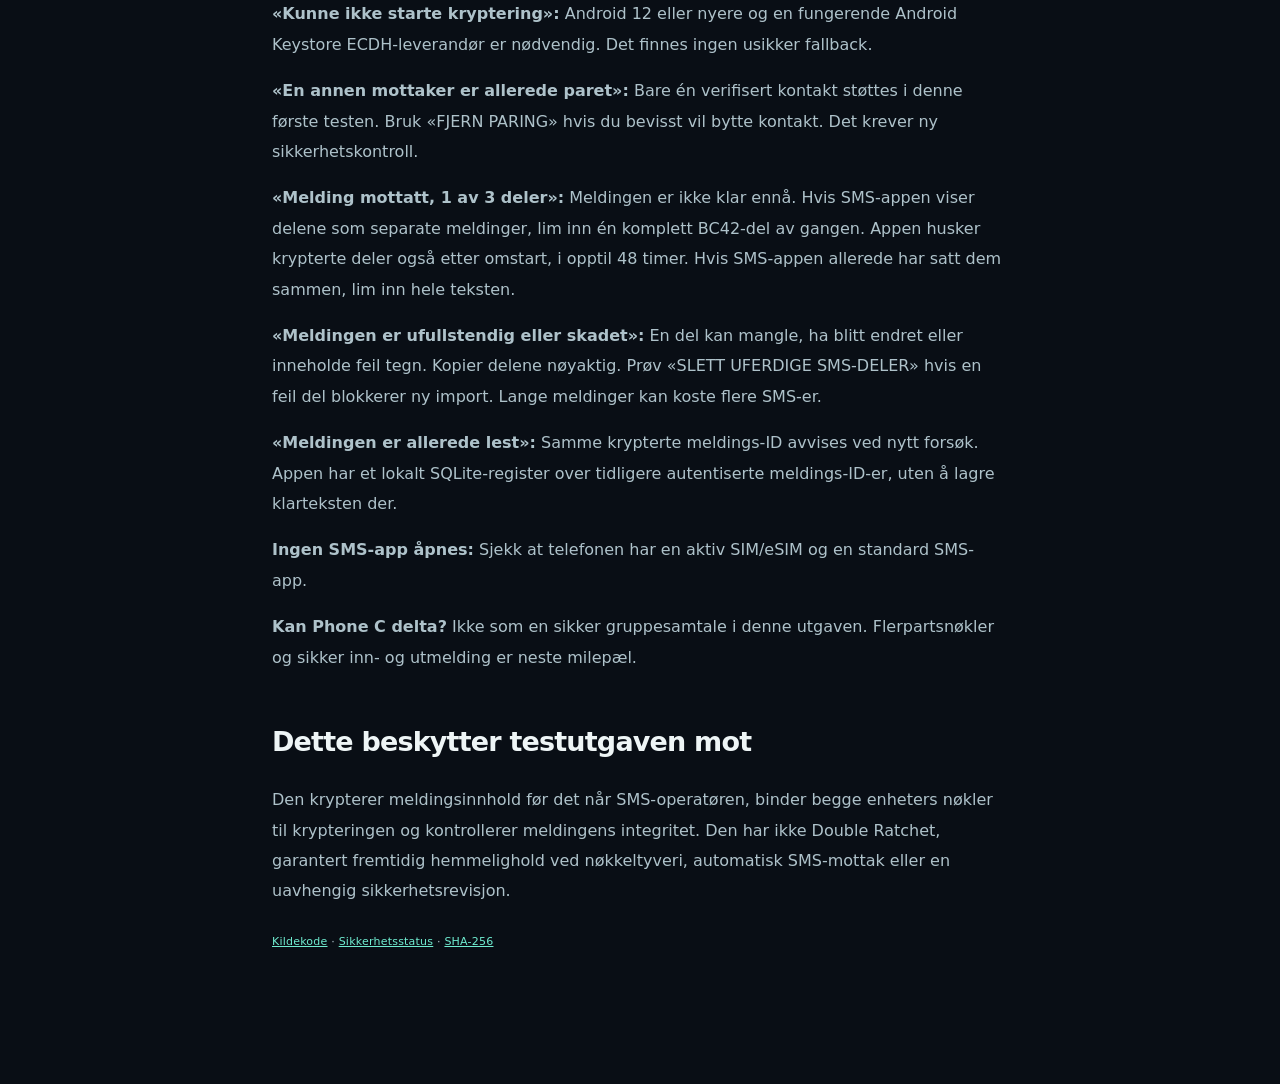
==== commit b8d8ddbb: "docs(web): link novice-friendly anonymous Phone A/B field test checklist" ====
--- a/site/guide.html
+++ b/site/guide.html
@@ -29,6 +29,7 @@
 <h2>Lokal samtalehistorikk</h2>
 <p>Etter at begge telefonene har bekreftet hverandres sikkerhetskode, kan du trykke «VIS SISTE MELDINGER». Inntil 300 utkast og dekrypterte meldinger lagres lokalt med Android Keystore-kryptering. En melding merket «UTKAST» er ikke dokumentasjon på at SMS-en faktisk ble sendt. Trykk «SLETT LOKAL SAMTALEHISTORIKK» hvis du vil slette arkivet. Ved ny paring blir den gamle lokale historikken også slettet.</p>
 <p>BLCKCHAT låser også et uavklart SMS-utkast til både telefonnummeret og den verifiserte nøkkelidentiteten. Du får en advarsel hvis du prøver å bytte mottaker midt i en sending.</p>
+<h2>Test gjennomføringen sammen</h2><p>Bruk <a href="test.html">BLCKCHATs felt-testliste</a> mens Phone A og Phone B utveksler meldinger. Dere kan krysse av for vellykkede trinn og kopiere en anonym testrapport uten telefonnummer eller nøkkelinformasjon.</p>
 <h2>Om noe ikke virker</h2><p><strong>Android nekter å oppdatere APK-en:</strong> Tidlige testbygg kan være signert med ulike utviklernøkler. Avinstaller den forrige testappen før du installerer den nye. Da må nøkkelparing og sikkerhetskontroll gjøres på nytt.</p>
 <p><strong>«Kunne ikke starte kryptering»:</strong> Android 12 eller nyere og en fungerende Android Keystore ECDH-leverandør er nødvendig. Det finnes ingen usikker fallback.</p>
 <p><strong>«En annen mottaker er allerede paret»:</strong> Bare én verifisert kontakt støttes i denne første testen. Bruk «FJERN PARING» hvis du bevisst vil bytte kontakt. Det krever ny sikkerhetskontroll.</p>
--- a/site/style.css
+++ b/site/style.css
@@ -52,3 +52,87 @@
 .portal-help summary:focus-visible{outline:2px solid var(--accent);outline-offset:4px}
 .portal-step #lan-ready .status{margin-top:21px;line-height:1.6}
 @media(max-width:750px){.portal-steps{grid-template-columns:1fr}.portal-steps .portal-step{min-height:auto}}
+
+/* Field test: restrained, legible and touch-friendly. No animation. */
+.test-progress-panel,.test-report{
+  margin:28px 0;
+  padding:24px;
+  border:1px solid rgba(113,238,207,.23);
+  border-radius:16px;
+  background:#111c25;
+}
+.test-progress-panel h2{font-size:clamp(22px,4vw,32px);margin:8px 0 15px}
+.test-progress-track{
+  width:100%;
+  height:9px;
+  overflow:hidden;
+  border:1px solid #314550;
+  background:#0b141d;
+  border-radius:100px;
+}
+.test-progress-track>div{
+  width:0;
+  height:100%;
+  background:var(--accent);
+  border-radius:100px;
+}
+.test-phase{margin:35px 0}
+.test-phase h2{font-size:clamp(23px,4vw,31px);margin:8px 0 16px}
+.test-items{display:grid;gap:10px}
+.test-item{
+  display:flex;
+  align-items:flex-start;
+  gap:14px;
+  padding:19px 17px;
+  border:1px solid #2b414a;
+  border-radius:12px;
+  background:#111b25;
+  cursor:pointer;
+}
+.test-item:hover{border-color:#567b7b}
+.test-item:has(input:checked){border-color:#4e998a;background:#152923}
+.test-item input{
+  flex:0 0 auto;
+  width:20px;
+  height:20px;
+  margin:2px 0 0;
+  accent-color:#71e9cd;
+  cursor:pointer;
+}
+.test-item input:focus-visible{outline:2px solid var(--accent);outline-offset:5px}
+.test-item span{display:block;min-width:0}
+.test-item strong{
+  display:block;
+  font-size:14px;
+  line-height:1.5;
+  color:#eef7f5;
+}
+.test-item small{
+  display:block;
+  margin-top:5px;
+  font-size:12px;
+  line-height:1.7;
+  color:#a9bec2;
+}
+.test-item small a{color:#8fead6;text-decoration:underline;text-underline-offset:2px}
+.test-report h2{margin:8px 0 12px}
+.test-report p{line-height:1.7}
+.test-actions{display:flex;gap:11px;flex-wrap:wrap;margin:19px 0}
+.test-actions button{font:inherit;font-size:13px;cursor:pointer}
+.test-actions button:focus-visible{outline:2px solid var(--accent);outline-offset:4px}
+#test-report-fallback{
+  width:100%;
+  min-height:160px;
+  padding:12px;
+  border:1px solid #47616b;
+  border-radius:10px;
+  color:#e2f3ed;
+  background:#0b151d;
+  font:12px/1.55 ui-monospace,Consolas,monospace;
+}
+@media(max-width:680px){
+  .test-progress-panel,.test-report{padding:18px}
+  .test-item{padding:15px 13px}
+  .test-actions{display:flex;flex-direction:column}
+  .test-actions button{width:100%}
+}
